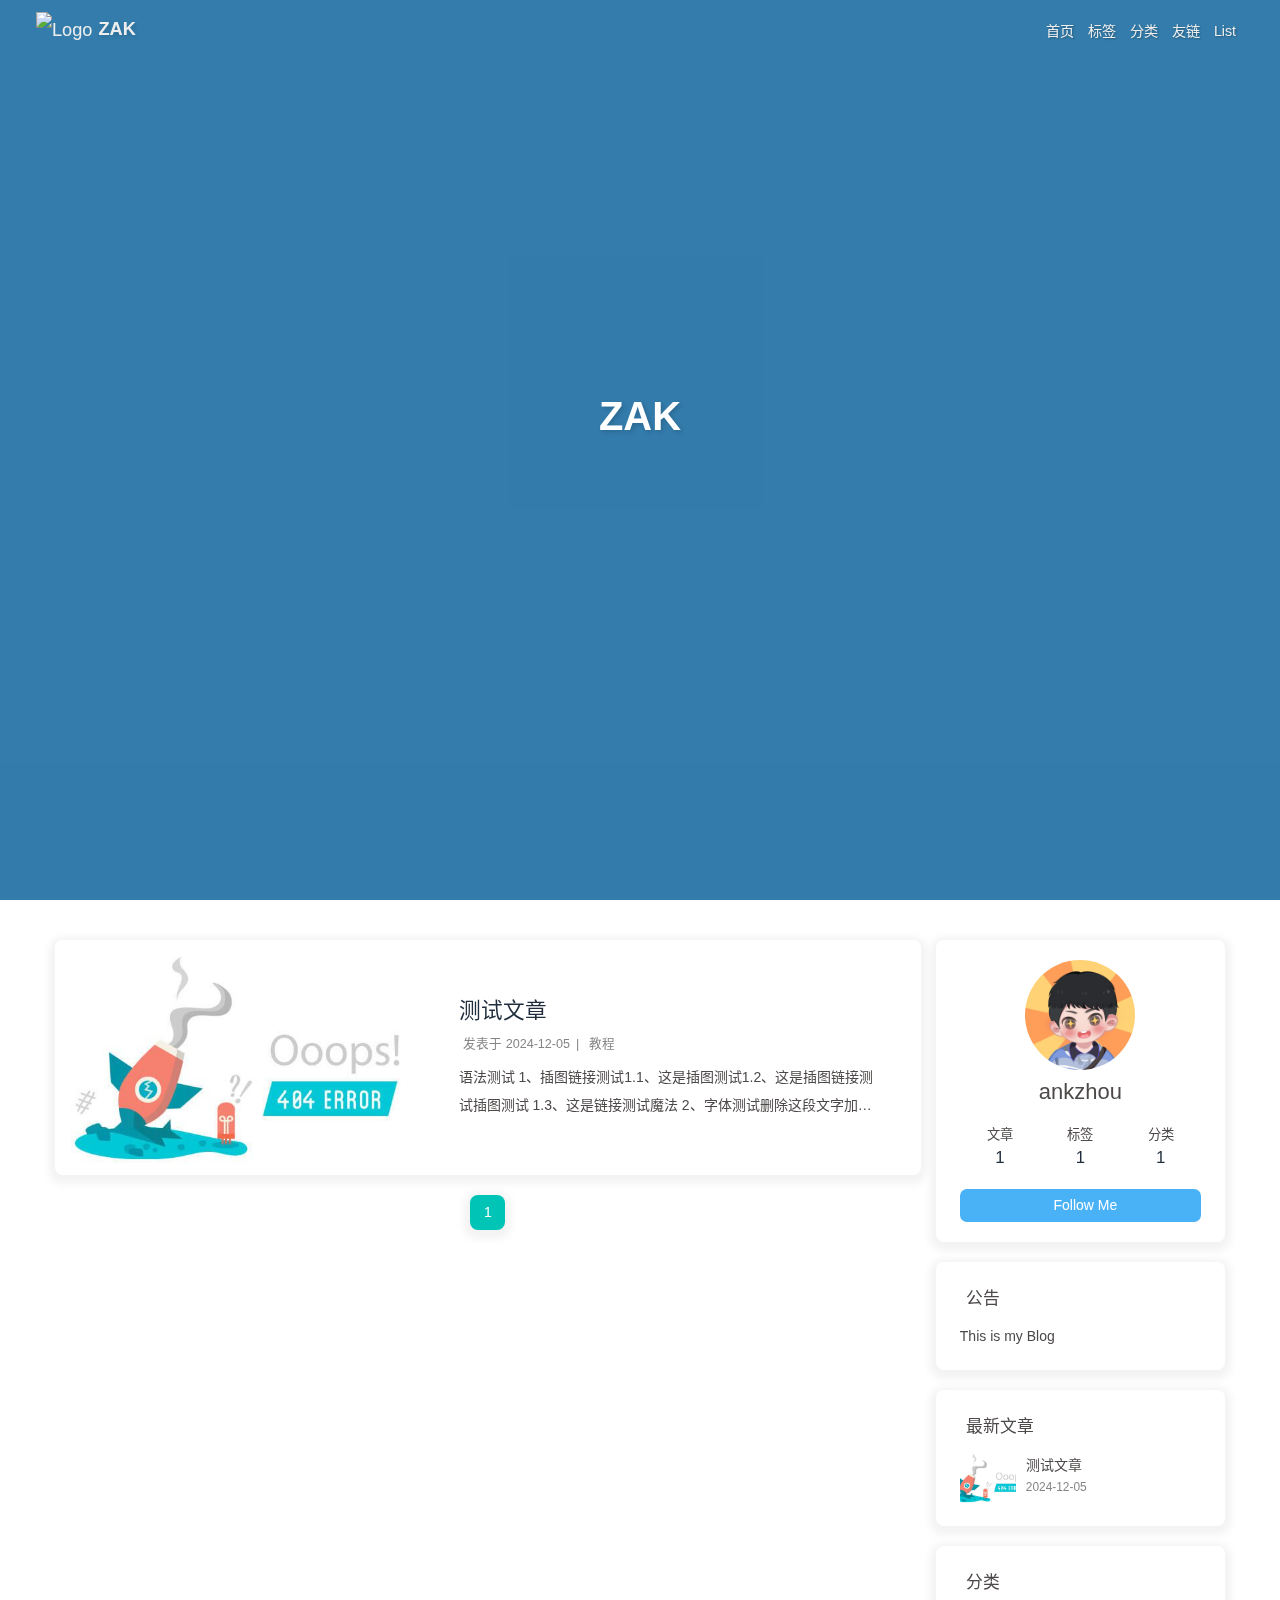
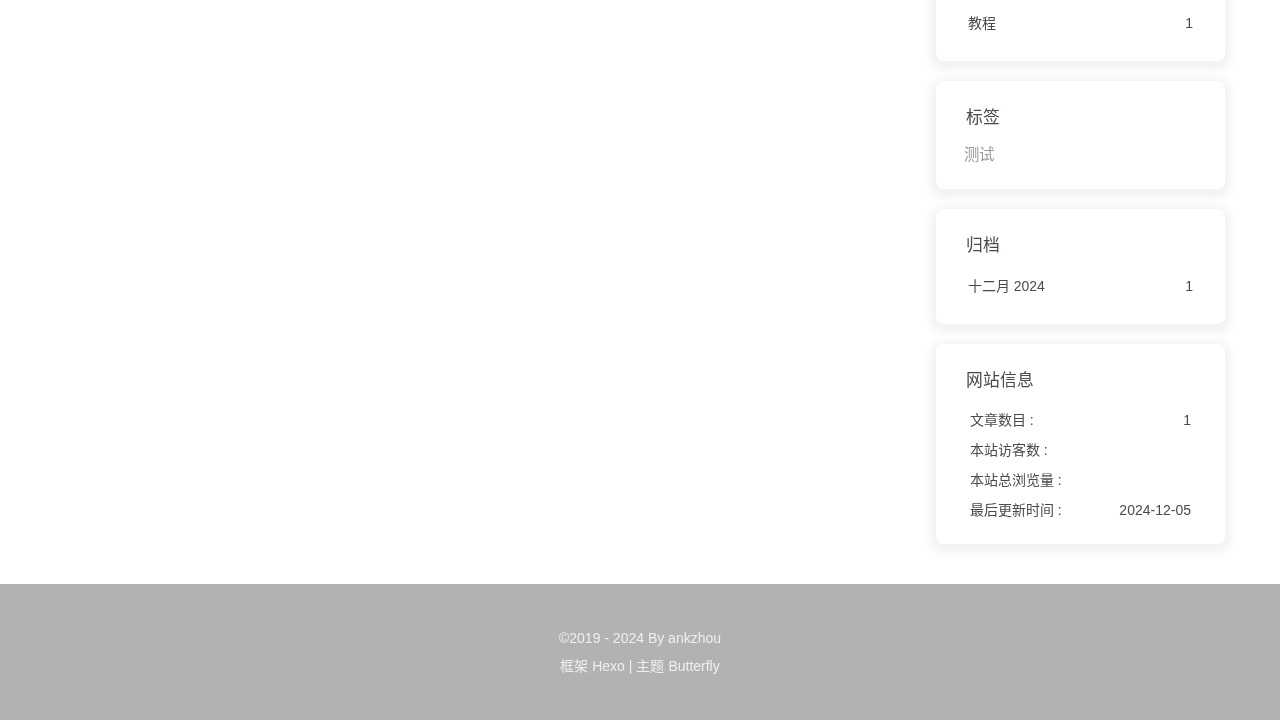
==== index.html @ e785453b "Site updated: 2024-12-05 16:52:57" ====
<!DOCTYPE html><html lang="zh-CN" data-theme="light"><head><meta charset="UTF-8"><meta http-equiv="X-UA-Compatible" content="IE=edge"><meta name="viewport" content="width=device-width, initial-scale=1.0,viewport-fit=cover"><title>ZAK</title><meta name="author" content="ankzhou"><meta name="copyright" content="ankzhou"><meta name="format-detection" content="telephone=no"><meta name="theme-color" content="#ffffff"><meta property="og:type" content="website">
<meta property="og:title" content="ZAK">
<meta property="og:url" content="https://zhouankang0.github.io/index.html">
<meta property="og:site_name" content="ZAK">
<meta property="og:locale" content="zh_CN">
<meta property="og:image" content="https://zhouankang0.github.io/img/TX.png">
<meta property="article:author" content="ankzhou">
<meta name="twitter:card" content="summary">
<meta name="twitter:image" content="https://zhouankang0.github.io/img/TX.png"><link rel="shortcut icon" href="/img/favicon.png"><link rel="canonical" href="https://zhouankang0.github.io/index.html"><link rel="preconnect" href="//cdn.jsdelivr.net"/><link rel="preconnect" href="//busuanzi.ibruce.info"/><link rel="stylesheet" href="/css/index.css"><link rel="stylesheet" href="https://cdn.jsdelivr.net/npm/@fortawesome/fontawesome-free/css/all.min.css"><script>
    (() => {
      
    const saveToLocal = {
      set: (key, value, ttl) => {
        if (!ttl) return
        const expiry = Date.now() + ttl * 86400000
        localStorage.setItem(key, JSON.stringify({ value, expiry }))
      },
      get: key => {
        const itemStr = localStorage.getItem(key)
        if (!itemStr) return undefined
        const { value, expiry } = JSON.parse(itemStr)
        if (Date.now() > expiry) {
          localStorage.removeItem(key)
          return undefined
        }
        return value
      }
    }

    window.btf = {
      saveToLocal,
      getScript: (url, attr = {}) => new Promise((resolve, reject) => {
        const script = document.createElement('script')
        script.src = url
        script.async = true
        Object.entries(attr).forEach(([key, val]) => script.setAttribute(key, val))
        script.onload = script.onreadystatechange = () => {
          if (!script.readyState || /loaded|complete/.test(script.readyState)) resolve()
        }
        script.onerror = reject
        document.head.appendChild(script)
      }),
      getCSS: (url, id) => new Promise((resolve, reject) => {
        const link = document.createElement('link')
        link.rel = 'stylesheet'
        link.href = url
        if (id) link.id = id
        link.onload = link.onreadystatechange = () => {
          if (!link.readyState || /loaded|complete/.test(link.readyState)) resolve()
        }
        link.onerror = reject
        document.head.appendChild(link)
      }),
      addGlobalFn: (key, fn, name = false, parent = window) => {
        if (!false && key.startsWith('pjax')) return
        const globalFn = parent.globalFn || {}
        globalFn[key] = globalFn[key] || {}
        globalFn[key][name || Object.keys(globalFn[key]).length] = fn
        parent.globalFn = globalFn
      }
    }
  
      
      const activateDarkMode = () => {
        document.documentElement.setAttribute('data-theme', 'dark')
        if (document.querySelector('meta[name="theme-color"]') !== null) {
          document.querySelector('meta[name="theme-color"]').setAttribute('content', '#0d0d0d')
        }
      }
      const activateLightMode = () => {
        document.documentElement.setAttribute('data-theme', 'light')
        if (document.querySelector('meta[name="theme-color"]') !== null) {
          document.querySelector('meta[name="theme-color"]').setAttribute('content', '#ffffff')
        }
      }

      btf.activateDarkMode = activateDarkMode
      btf.activateLightMode = activateLightMode

      const theme = saveToLocal.get('theme')
    
          theme === 'dark' ? activateDarkMode() : theme === 'light' ? activateLightMode() : null
        
      
      const asideStatus = saveToLocal.get('aside-status')
      if (asideStatus !== undefined) {
        document.documentElement.classList.toggle('hide-aside', asideStatus === 'hide')
      }
    
      
    const detectApple = () => {
      if (/iPad|iPhone|iPod|Macintosh/.test(navigator.userAgent)) {
        document.documentElement.classList.add('apple')
      }
    }
    detectApple()
  
    })()
  </script><script>const GLOBAL_CONFIG = {
  root: '/',
  algolia: undefined,
  localSearch: undefined,
  translate: undefined,
  highlight: {"plugin":"highlight.js","highlightCopy":true,"highlightLang":true,"highlightHeightLimit":false,"highlightFullpage":false,"highlightMacStyle":false},
  copy: {
    success: '复制成功',
    error: '复制失败',
    noSupport: '浏览器不支持'
  },
  relativeDate: {
    homepage: false,
    post: false
  },
  runtime: '',
  dateSuffix: {
    just: '刚刚',
    min: '分钟前',
    hour: '小时前',
    day: '天前',
    month: '个月前'
  },
  copyright: undefined,
  lightbox: 'null',
  Snackbar: undefined,
  infinitegrid: {
    js: 'https://cdn.jsdelivr.net/npm/@egjs/infinitegrid/dist/infinitegrid.min.js',
    buttonText: '加载更多'
  },
  isPhotoFigcaption: false,
  islazyload: false,
  isAnchor: false,
  percent: {
    toc: true,
    rightside: false,
  },
  autoDarkmode: false
}</script><script id="config-diff">var GLOBAL_CONFIG_SITE = {
  title: 'ZAK',
  isPost: false,
  isHome: true,
  isHighlightShrink: false,
  isToc: false,
  isShuoshuo: false
}</script><meta name="generator" content="Hexo 7.3.0"></head><body><div id="web_bg" style="background-image: url(https://pic.imgdb.cn/item/67503348d0e0a243d4dd66bd.png);"></div><div id="sidebar"><div id="menu-mask"></div><div id="sidebar-menus"><div class="avatar-img text-center"><img src="/img/TX.png" onerror="onerror=null;src='/img/friend_404.gif'" alt="avatar"/></div><div class="site-data text-center"><a href="/archives/"><div class="headline">文章</div><div class="length-num">1</div></a><a href="/tags/"><div class="headline">标签</div><div class="length-num">1</div></a><a href="/categories/"><div class="headline">分类</div><div class="length-num">1</div></a></div><div class="menus_items"><div class="menus_item"><a class="site-page" href="/"><i class="fa-fw fas fa-home"></i><span> 首页</span></a></div><div class="menus_item"><a class="site-page" href="/tags/"><i class="fa-fw fas fa-tags"></i><span> 标签</span></a></div><div class="menus_item"><a class="site-page" href="/categories/"><i class="fa-fw fas fa-folder-open"></i><span> 分类</span></a></div><div class="menus_item"><a class="site-page" href="/link/"><i class="fa-fw fas fa-link"></i><span> 友链</span></a></div><div class="menus_item"><span class="site-page group"><i class="fa-fw fas fa-list"></i><span> List</span><i class="fas fa-chevron-down"></i></span><ul class="menus_item_child"><li><a class="site-page child" href="/music/"><i class="fa-fw fas fa-music"></i><span> Music</span></a></li><li><a class="site-page child" href="/movies/"><i class="fa-fw fas fa-video"></i><span> Movie</span></a></li></ul></div></div></div></div><div class="page" id="body-wrap"><header class="full_page" id="page-header" style="background-image: url(https://pic.imgdb.cn/item/67503348d0e0a243d4dd66bd.png);"><nav id="nav"><span id="blog-info"><a class="nav-site-title" href="/"><img class="site-icon" src="https://pic.imgdb.cn/item/675033a9d0e0a243d4dd6752.png" alt="Logo"><span class="site-name">ZAK</span></a></span><div id="menus"><div class="menus_items"><div class="menus_item"><a class="site-page" href="/"><i class="fa-fw fas fa-home"></i><span> 首页</span></a></div><div class="menus_item"><a class="site-page" href="/tags/"><i class="fa-fw fas fa-tags"></i><span> 标签</span></a></div><div class="menus_item"><a class="site-page" href="/categories/"><i class="fa-fw fas fa-folder-open"></i><span> 分类</span></a></div><div class="menus_item"><a class="site-page" href="/link/"><i class="fa-fw fas fa-link"></i><span> 友链</span></a></div><div class="menus_item"><span class="site-page group"><i class="fa-fw fas fa-list"></i><span> List</span><i class="fas fa-chevron-down"></i></span><ul class="menus_item_child"><li><a class="site-page child" href="/music/"><i class="fa-fw fas fa-music"></i><span> Music</span></a></li><li><a class="site-page child" href="/movies/"><i class="fa-fw fas fa-video"></i><span> Movie</span></a></li></ul></div></div><div id="toggle-menu"><span class="site-page"><i class="fas fa-bars fa-fw"></i></span></div></div></nav><div id="site-info"><h1 id="site-title">ZAK</h1></div><div id="scroll-down"><i class="fas fa-angle-down scroll-down-effects"></i></div></header><main class="layout" id="content-inner"><div class="recent-posts nc" id="recent-posts"><div class="recent-post-items"><div class="recent-post-item"><div class="post_cover left"><a href="/2024/12/05/%E6%B5%8B%E8%AF%95%E6%96%87%E7%AB%A0/" title="测试文章"><img class="post-bg" src="https://pic.imgdb.cn/item/675033a9d0e0a243d4dd6752.png" onerror="this.onerror=null;this.src='/img/404.jpg'" alt="测试文章"></a></div><div class="recent-post-info"><a class="article-title" href="/2024/12/05/%E6%B5%8B%E8%AF%95%E6%96%87%E7%AB%A0/" title="测试文章">测试文章</a><div class="article-meta-wrap"><span class="post-meta-date"><i class="far fa-calendar-alt"></i><span class="article-meta-label">发表于</span><time datetime="2024-12-05T07:18:43.376Z" title="发表于 2024-12-05 15:18:43">2024-12-05</time></span><span class="article-meta"><span class="article-meta-separator">|</span><i class="fas fa-inbox"></i><a class="article-meta__categories" href="/categories/%E6%95%99%E7%A8%8B/">教程</a></span></div><div class="content">语法测试 1、插图链接测试1.1、这是插图测试1.2、这是插图链接测试插图测试     1.3、这是链接测试魔法 2、字体测试删除这段文字加粗这段文字倾斜这段文字加粗倾斜 3、段落测试3.1、定义 ###测试文字   测试文字   测试文字       3.2、列表 一 二 三  3.3、表格   1 2 3 4 5 6    1 2 3 4 5 6   </div></div></div></div><nav id="pagination"><div class="pagination"><span class="page-number current">1</span></div></nav></div><div class="aside-content" id="aside-content"><div class="card-widget card-info text-center"><div class="avatar-img"><img src="/img/TX.png" onerror="this.onerror=null;this.src='/img/friend_404.gif'" alt="avatar"/></div><div class="author-info-name">ankzhou</div><div class="author-info-description"></div><div class="site-data"><a href="/archives/"><div class="headline">文章</div><div class="length-num">1</div></a><a href="/tags/"><div class="headline">标签</div><div class="length-num">1</div></a><a href="/categories/"><div class="headline">分类</div><div class="length-num">1</div></a></div><a id="card-info-btn" target="_blank" rel="noopener" href="https://github.com/xxxxxx"><i class="fab fa-github"></i><span>Follow Me</span></a></div><div class="card-widget card-announcement"><div class="item-headline"><i class="fas fa-bullhorn fa-shake"></i><span>公告</span></div><div class="announcement_content">This is my Blog</div></div><div class="sticky_layout"><div class="card-widget card-recent-post"><div class="item-headline"><i class="fas fa-history"></i><span>最新文章</span></div><div class="aside-list"><div class="aside-list-item"><a class="thumbnail" href="/2024/12/05/%E6%B5%8B%E8%AF%95%E6%96%87%E7%AB%A0/" title="测试文章"><img src="https://pic.imgdb.cn/item/675033a9d0e0a243d4dd6752.png" onerror="this.onerror=null;this.src='/img/404.jpg'" alt="测试文章"/></a><div class="content"><a class="title" href="/2024/12/05/%E6%B5%8B%E8%AF%95%E6%96%87%E7%AB%A0/" title="测试文章">测试文章</a><time datetime="2024-12-05T07:18:43.376Z" title="发表于 2024-12-05 15:18:43">2024-12-05</time></div></div></div></div><div class="card-widget card-categories"><div class="item-headline">
            <i class="fas fa-folder-open"></i>
            <span>分类</span>
            
          </div>
          <ul class="card-category-list" id="aside-cat-list">
            <li class="card-category-list-item "><a class="card-category-list-link" href="/categories/%E6%95%99%E7%A8%8B/"><span class="card-category-list-name">教程</span><span class="card-category-list-count">1</span></a></li>
          </ul></div><div class="card-widget card-tags"><div class="item-headline"><i class="fas fa-tags"></i><span>标签</span></div><div class="card-tag-cloud"><a href="/tags/%E6%B5%8B%E8%AF%95/" style="font-size: 1.1em; color: #999">测试</a></div></div><div class="card-widget card-archives">
    <div class="item-headline">
      <i class="fas fa-archive"></i>
      <span>归档</span>
      
    </div>
    <ul class="card-archive-list">
  
      <li class="card-archive-list-item">
        <a class="card-archive-list-link" href="/archives/2024/12/">
          <span class="card-archive-list-date">十二月 2024</span>
          <span class="card-archive-list-count">1</span>
        </a>
      </li>
    </ul></div><div class="card-widget card-webinfo"><div class="item-headline"><i class="fas fa-chart-line"></i><span>网站信息</span></div><div class="webinfo"><div class="webinfo-item"><div class="item-name">文章数目 :</div><div class="item-count">1</div></div><div class="webinfo-item"><div class="item-name">本站访客数 :</div><div class="item-count" id="busuanzi_value_site_uv"><i class="fa-solid fa-spinner fa-spin"></i></div></div><div class="webinfo-item"><div class="item-name">本站总浏览量 :</div><div class="item-count" id="busuanzi_value_site_pv"><i class="fa-solid fa-spinner fa-spin"></i></div></div><div class="webinfo-item"><div class="item-name">最后更新时间 :</div><div class="item-count" id="last-push-date" data-lastPushDate="2024-12-05T08:52:55.396Z"><i class="fa-solid fa-spinner fa-spin"></i></div></div></div></div></div></div></main><footer id="footer" style="background: transparent;"><div id="footer-wrap"><div class="copyright">&copy;2019 - 2024 By ankzhou</div><div class="framework-info"><span>框架 </span><a target="_blank" rel="noopener" href="https://hexo.io">Hexo</a><span class="footer-separator">|</span><span>主题 </span><a target="_blank" rel="noopener" href="https://github.com/jerryc127/hexo-theme-butterfly">Butterfly</a></div></div></footer></div><div id="rightside"><div id="rightside-config-hide"><button id="darkmode" type="button" title="日间和夜间模式切换"><i class="fas fa-adjust"></i></button><button id="hide-aside-btn" type="button" title="单栏和双栏切换"><i class="fas fa-arrows-alt-h"></i></button></div><div id="rightside-config-show"><button id="rightside-config" type="button" title="设置"><i class="fas fa-cog fa-spin"></i></button><button id="go-up" type="button" title="回到顶部"><span class="scroll-percent"></span><i class="fas fa-arrow-up"></i></button></div></div><div><script src="/js/utils.js"></script><script src="/js/main.js"></script><div class="js-pjax"></div><script async data-pjax src="//busuanzi.ibruce.info/busuanzi/2.3/busuanzi.pure.mini.js"></script></div></body></html>
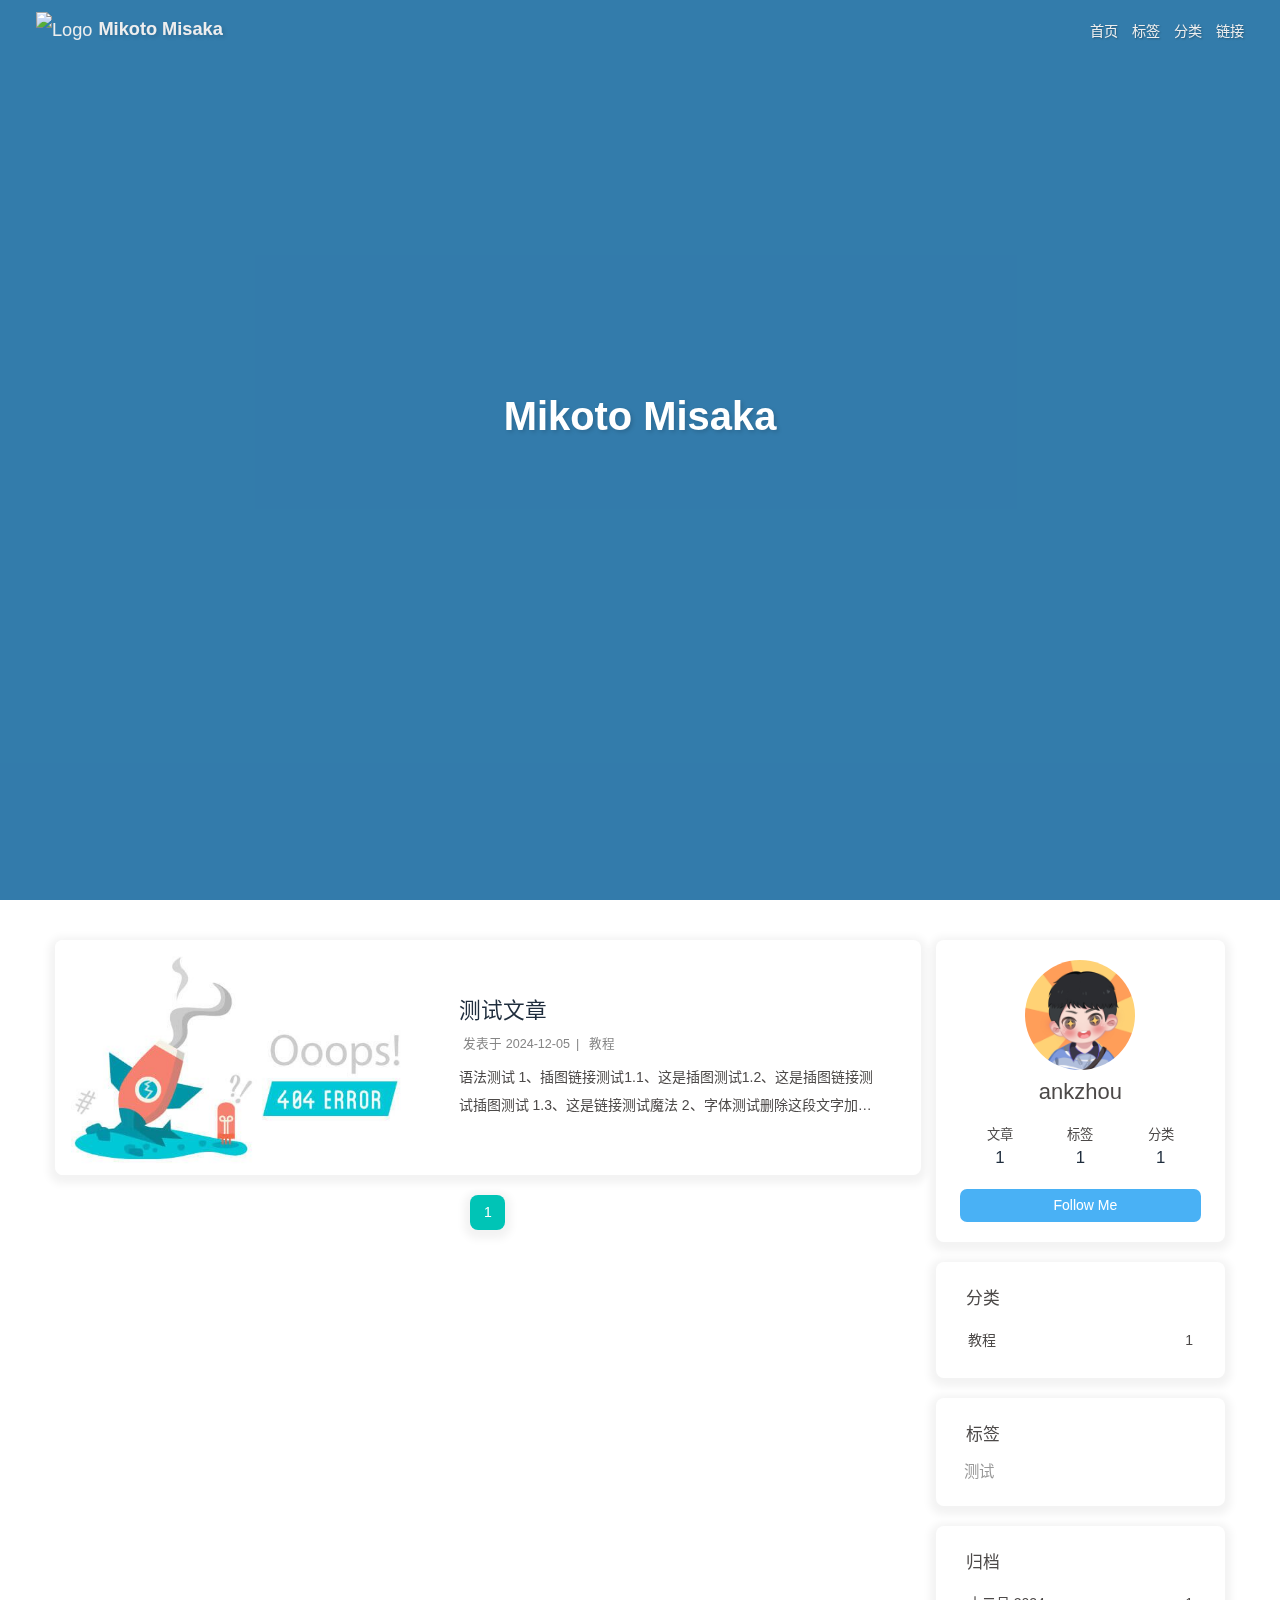
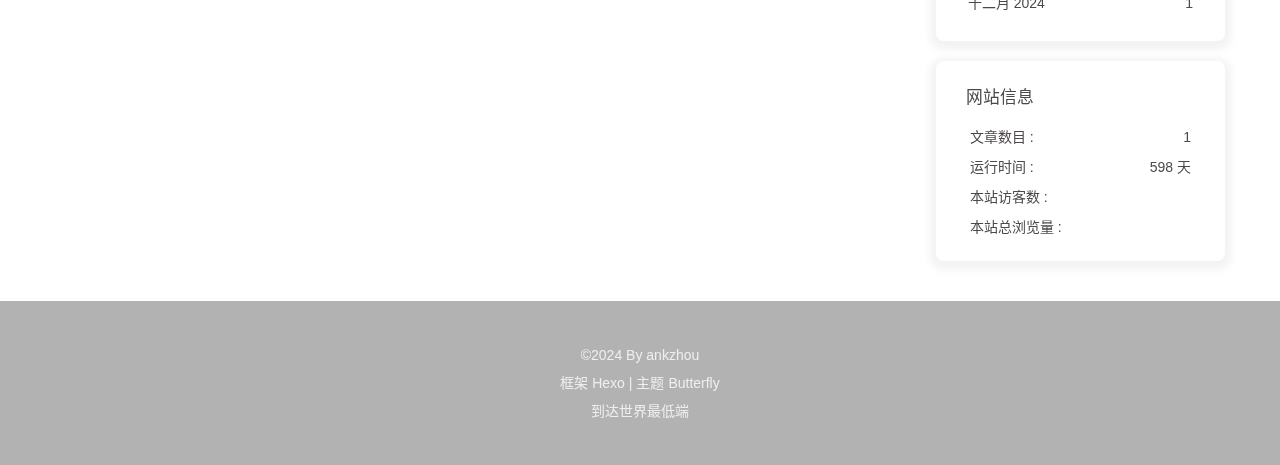
==== commit 22988343: "Site updated: 2024-12-05 18:19:57" ====
--- a/index.html
+++ b/index.html
@@ -1,12 +1,12 @@
-<!DOCTYPE html><html lang="zh-CN" data-theme="light"><head><meta charset="UTF-8"><meta http-equiv="X-UA-Compatible" content="IE=edge"><meta name="viewport" content="width=device-width, initial-scale=1.0,viewport-fit=cover"><title>ZAK</title><meta name="author" content="ankzhou"><meta name="copyright" content="ankzhou"><meta name="format-detection" content="telephone=no"><meta name="theme-color" content="#ffffff"><meta property="og:type" content="website">
-<meta property="og:title" content="ZAK">
-<meta property="og:url" content="https://zhouankang0.github.io/index.html">
-<meta property="og:site_name" content="ZAK">
+<!DOCTYPE html><html lang="zh-CN" data-theme="light"><head><meta charset="UTF-8"><meta http-equiv="X-UA-Compatible" content="IE=edge"><meta name="viewport" content="width=device-width, initial-scale=1.0,viewport-fit=cover"><title>Mikoto Misaka - -zak</title><meta name="author" content="ankzhou"><meta name="copyright" content="ankzhou"><meta name="format-detection" content="telephone=no"><meta name="theme-color" content="#ffffff"><meta property="og:type" content="website">
+<meta property="og:title" content="Mikoto Misaka">
+<meta property="og:url" content="https://zhouankang0.github.io/">
+<meta property="og:site_name" content="Mikoto Misaka">
 <meta property="og:locale" content="zh_CN">
 <meta property="og:image" content="https://zhouankang0.github.io/img/TX.png">
 <meta property="article:author" content="ankzhou">
 <meta name="twitter:card" content="summary">
-<meta name="twitter:image" content="https://zhouankang0.github.io/img/TX.png"><link rel="shortcut icon" href="/img/favicon.png"><link rel="canonical" href="https://zhouankang0.github.io/index.html"><link rel="preconnect" href="//cdn.jsdelivr.net"/><link rel="preconnect" href="//busuanzi.ibruce.info"/><link rel="stylesheet" href="/css/index.css"><link rel="stylesheet" href="https://cdn.jsdelivr.net/npm/@fortawesome/fontawesome-free/css/all.min.css"><script>
+<meta name="twitter:image" content="https://zhouankang0.github.io/img/TX.png"><link rel="shortcut icon" href="/img/favicon.png"><link rel="canonical" href="https://zhouankang0.github.io/"><link rel="preconnect" href="//cdn.jsdelivr.net"/><link rel="preconnect" href="//busuanzi.ibruce.info"/><link rel="stylesheet" href="/css/index.css"><link rel="stylesheet" href="https://cdn.jsdelivr.net/npm/@fortawesome/fontawesome-free/css/all.min.css"><script>
     (() => {
       
     const saveToLocal = {
@@ -111,7 +111,7 @@
     homepage: false,
     post: false
   },
-  runtime: '',
+  runtime: '天',
   dateSuffix: {
     just: '刚刚',
     min: '分钟前',
@@ -135,13 +135,13 @@
   },
   autoDarkmode: false
 }</script><script id="config-diff">var GLOBAL_CONFIG_SITE = {
-  title: 'ZAK',
+  title: 'Mikoto Misaka',
   isPost: false,
   isHome: true,
   isHighlightShrink: false,
   isToc: false,
   isShuoshuo: false
-}</script><meta name="generator" content="Hexo 7.3.0"></head><body><div id="web_bg" style="background-image: url(https://pic.imgdb.cn/item/67503348d0e0a243d4dd66bd.png);"></div><div id="sidebar"><div id="menu-mask"></div><div id="sidebar-menus"><div class="avatar-img text-center"><img src="/img/TX.png" onerror="onerror=null;src='/img/friend_404.gif'" alt="avatar"/></div><div class="site-data text-center"><a href="/archives/"><div class="headline">文章</div><div class="length-num">1</div></a><a href="/tags/"><div class="headline">标签</div><div class="length-num">1</div></a><a href="/categories/"><div class="headline">分类</div><div class="length-num">1</div></a></div><div class="menus_items"><div class="menus_item"><a class="site-page" href="/"><i class="fa-fw fas fa-home"></i><span> 首页</span></a></div><div class="menus_item"><a class="site-page" href="/tags/"><i class="fa-fw fas fa-tags"></i><span> 标签</span></a></div><div class="menus_item"><a class="site-page" href="/categories/"><i class="fa-fw fas fa-folder-open"></i><span> 分类</span></a></div><div class="menus_item"><a class="site-page" href="/link/"><i class="fa-fw fas fa-link"></i><span> 友链</span></a></div><div class="menus_item"><span class="site-page group"><i class="fa-fw fas fa-list"></i><span> List</span><i class="fas fa-chevron-down"></i></span><ul class="menus_item_child"><li><a class="site-page child" href="/music/"><i class="fa-fw fas fa-music"></i><span> Music</span></a></li><li><a class="site-page child" href="/movies/"><i class="fa-fw fas fa-video"></i><span> Movie</span></a></li></ul></div></div></div></div><div class="page" id="body-wrap"><header class="full_page" id="page-header" style="background-image: url(https://pic.imgdb.cn/item/67503348d0e0a243d4dd66bd.png);"><nav id="nav"><span id="blog-info"><a class="nav-site-title" href="/"><img class="site-icon" src="https://pic.imgdb.cn/item/675033a9d0e0a243d4dd6752.png" alt="Logo"><span class="site-name">ZAK</span></a></span><div id="menus"><div class="menus_items"><div class="menus_item"><a class="site-page" href="/"><i class="fa-fw fas fa-home"></i><span> 首页</span></a></div><div class="menus_item"><a class="site-page" href="/tags/"><i class="fa-fw fas fa-tags"></i><span> 标签</span></a></div><div class="menus_item"><a class="site-page" href="/categories/"><i class="fa-fw fas fa-folder-open"></i><span> 分类</span></a></div><div class="menus_item"><a class="site-page" href="/link/"><i class="fa-fw fas fa-link"></i><span> 友链</span></a></div><div class="menus_item"><span class="site-page group"><i class="fa-fw fas fa-list"></i><span> List</span><i class="fas fa-chevron-down"></i></span><ul class="menus_item_child"><li><a class="site-page child" href="/music/"><i class="fa-fw fas fa-music"></i><span> Music</span></a></li><li><a class="site-page child" href="/movies/"><i class="fa-fw fas fa-video"></i><span> Movie</span></a></li></ul></div></div><div id="toggle-menu"><span class="site-page"><i class="fas fa-bars fa-fw"></i></span></div></div></nav><div id="site-info"><h1 id="site-title">ZAK</h1></div><div id="scroll-down"><i class="fas fa-angle-down scroll-down-effects"></i></div></header><main class="layout" id="content-inner"><div class="recent-posts nc" id="recent-posts"><div class="recent-post-items"><div class="recent-post-item"><div class="post_cover left"><a href="/2024/12/05/%E6%B5%8B%E8%AF%95%E6%96%87%E7%AB%A0/" title="测试文章"><img class="post-bg" src="https://pic.imgdb.cn/item/675033a9d0e0a243d4dd6752.png" onerror="this.onerror=null;this.src='/img/404.jpg'" alt="测试文章"></a></div><div class="recent-post-info"><a class="article-title" href="/2024/12/05/%E6%B5%8B%E8%AF%95%E6%96%87%E7%AB%A0/" title="测试文章">测试文章</a><div class="article-meta-wrap"><span class="post-meta-date"><i class="far fa-calendar-alt"></i><span class="article-meta-label">发表于</span><time datetime="2024-12-05T07:18:43.376Z" title="发表于 2024-12-05 15:18:43">2024-12-05</time></span><span class="article-meta"><span class="article-meta-separator">|</span><i class="fas fa-inbox"></i><a class="article-meta__categories" href="/categories/%E6%95%99%E7%A8%8B/">教程</a></span></div><div class="content">语法测试 1、插图链接测试1.1、这是插图测试1.2、这是插图链接测试插图测试     1.3、这是链接测试魔法 2、字体测试删除这段文字加粗这段文字倾斜这段文字加粗倾斜 3、段落测试3.1、定义 ###测试文字   测试文字   测试文字       3.2、列表 一 二 三  3.3、表格   1 2 3 4 5 6    1 2 3 4 5 6   </div></div></div></div><nav id="pagination"><div class="pagination"><span class="page-number current">1</span></div></nav></div><div class="aside-content" id="aside-content"><div class="card-widget card-info text-center"><div class="avatar-img"><img src="/img/TX.png" onerror="this.onerror=null;this.src='/img/friend_404.gif'" alt="avatar"/></div><div class="author-info-name">ankzhou</div><div class="author-info-description"></div><div class="site-data"><a href="/archives/"><div class="headline">文章</div><div class="length-num">1</div></a><a href="/tags/"><div class="headline">标签</div><div class="length-num">1</div></a><a href="/categories/"><div class="headline">分类</div><div class="length-num">1</div></a></div><a id="card-info-btn" target="_blank" rel="noopener" href="https://github.com/xxxxxx"><i class="fab fa-github"></i><span>Follow Me</span></a></div><div class="card-widget card-announcement"><div class="item-headline"><i class="fas fa-bullhorn fa-shake"></i><span>公告</span></div><div class="announcement_content">This is my Blog</div></div><div class="sticky_layout"><div class="card-widget card-recent-post"><div class="item-headline"><i class="fas fa-history"></i><span>最新文章</span></div><div class="aside-list"><div class="aside-list-item"><a class="thumbnail" href="/2024/12/05/%E6%B5%8B%E8%AF%95%E6%96%87%E7%AB%A0/" title="测试文章"><img src="https://pic.imgdb.cn/item/675033a9d0e0a243d4dd6752.png" onerror="this.onerror=null;this.src='/img/404.jpg'" alt="测试文章"/></a><div class="content"><a class="title" href="/2024/12/05/%E6%B5%8B%E8%AF%95%E6%96%87%E7%AB%A0/" title="测试文章">测试文章</a><time datetime="2024-12-05T07:18:43.376Z" title="发表于 2024-12-05 15:18:43">2024-12-05</time></div></div></div></div><div class="card-widget card-categories"><div class="item-headline">
+}</script><meta name="generator" content="Hexo 7.3.0"></head><body><div id="web_bg" style="background-image: url(https://pic.imgdb.cn/item/67503348d0e0a243d4dd66bd.png);"></div><div id="sidebar"><div id="menu-mask"></div><div id="sidebar-menus"><div class="avatar-img text-center"><img src="/img/TX.png" onerror="onerror=null;src='/img/friend_404.gif'" alt="avatar"/></div><div class="site-data text-center"><a href="/archives/"><div class="headline">文章</div><div class="length-num">1</div></a><a href="/tags/"><div class="headline">标签</div><div class="length-num">1</div></a><a href="/categories/"><div class="headline">分类</div><div class="length-num">1</div></a></div><div class="menus_items"><div class="menus_item"><a class="site-page" href="/"><i class="fa-fw fas fa-home"></i><span> 首页</span></a></div><div class="menus_item"><a class="site-page" href="/tags/"><i class="fa-fw fas fa-tags"></i><span> 标签</span></a></div><div class="menus_item"><a class="site-page" href="/categories/"><i class="fa-fw fas fa-folder-open"></i><span> 分类</span></a></div><div class="menus_item"><a class="site-page" href="/link/"><i class="fa-fw fas fa-link"></i><span> 链接</span></a></div></div></div></div><div class="page" id="body-wrap"><header class="full_page" id="page-header" style="background-image: url(https://pic.imgdb.cn/item/67503348d0e0a243d4dd66bd.png);"><nav id="nav"><span id="blog-info"><a class="nav-site-title" href="/"><img class="site-icon" src="https://pic.imgdb.cn/item/675033a9d0e0a243d4dd6752.png" alt="Logo"><span class="site-name">Mikoto Misaka</span></a></span><div id="menus"><div class="menus_items"><div class="menus_item"><a class="site-page" href="/"><i class="fa-fw fas fa-home"></i><span> 首页</span></a></div><div class="menus_item"><a class="site-page" href="/tags/"><i class="fa-fw fas fa-tags"></i><span> 标签</span></a></div><div class="menus_item"><a class="site-page" href="/categories/"><i class="fa-fw fas fa-folder-open"></i><span> 分类</span></a></div><div class="menus_item"><a class="site-page" href="/link/"><i class="fa-fw fas fa-link"></i><span> 链接</span></a></div></div><div id="toggle-menu"><span class="site-page"><i class="fas fa-bars fa-fw"></i></span></div></div></nav><div id="site-info"><h1 id="site-title">Mikoto Misaka</h1></div><div id="scroll-down"><i class="fas fa-angle-down scroll-down-effects"></i></div></header><main class="layout" id="content-inner"><div class="recent-posts nc" id="recent-posts"><div class="recent-post-items"><div class="recent-post-item"><div class="post_cover left"><a href="/2024/12/05/%E6%B5%8B%E8%AF%95%E6%96%87%E7%AB%A0/" title="测试文章"><img class="post-bg" src="https://pic.imgdb.cn/item/675033a9d0e0a243d4dd6752.png" onerror="this.onerror=null;this.src='/img/404.jpg'" alt="测试文章"></a></div><div class="recent-post-info"><a class="article-title" href="/2024/12/05/%E6%B5%8B%E8%AF%95%E6%96%87%E7%AB%A0/" title="测试文章">测试文章</a><div class="article-meta-wrap"><span class="post-meta-date"><i class="far fa-calendar-alt"></i><span class="article-meta-label">发表于</span><time datetime="2024-12-05T07:18:43.376Z" title="发表于 2024-12-05 15:18:43">2024-12-05</time></span><span class="article-meta"><span class="article-meta-separator">|</span><i class="fas fa-inbox"></i><a class="article-meta__categories" href="/categories/%E6%95%99%E7%A8%8B/">教程</a></span></div><div class="content">语法测试 1、插图链接测试1.1、这是插图测试1.2、这是插图链接测试插图测试     1.3、这是链接测试魔法 2、字体测试删除这段文字加粗这段文字倾斜这段文字加粗倾斜 3、段落测试3.1、定义 ###测试文字   测试文字   测试文字       3.2、列表 一 二 三  3.3、表格   1 2 3 4 5 6    1 2 3 4 5 6   </div></div></div></div><nav id="pagination"><div class="pagination"><span class="page-number current">1</span></div></nav></div><div class="aside-content" id="aside-content"><div class="card-widget card-info text-center"><div class="avatar-img"><img src="/img/TX.png" onerror="this.onerror=null;this.src='/img/friend_404.gif'" alt="avatar"/></div><div class="author-info-name">ankzhou</div><div class="author-info-description"></div><div class="site-data"><a href="/archives/"><div class="headline">文章</div><div class="length-num">1</div></a><a href="/tags/"><div class="headline">标签</div><div class="length-num">1</div></a><a href="/categories/"><div class="headline">分类</div><div class="length-num">1</div></a></div><a id="card-info-btn" target="_blank" rel="noopener" href="https://github.com/zhouankang0"><i class="fab fa-github"></i><span>Follow Me</span></a></div><div class="sticky_layout"><div class="card-widget card-categories"><div class="item-headline">
             <i class="fas fa-folder-open"></i>
             <span>分类</span>
             
@@ -162,4 +162,4 @@
           <span class="card-archive-list-count">1</span>
         </a>
       </li>
-    </ul></div><div class="card-widget card-webinfo"><div class="item-headline"><i class="fas fa-chart-line"></i><span>网站信息</span></div><div class="webinfo"><div class="webinfo-item"><div class="item-name">文章数目 :</div><div class="item-count">1</div></div><div class="webinfo-item"><div class="item-name">本站访客数 :</div><div class="item-count" id="busuanzi_value_site_uv"><i class="fa-solid fa-spinner fa-spin"></i></div></div><div class="webinfo-item"><div class="item-name">本站总浏览量 :</div><div class="item-count" id="busuanzi_value_site_pv"><i class="fa-solid fa-spinner fa-spin"></i></div></div><div class="webinfo-item"><div class="item-name">最后更新时间 :</div><div class="item-count" id="last-push-date" data-lastPushDate="2024-12-05T08:52:55.396Z"><i class="fa-solid fa-spinner fa-spin"></i></div></div></div></div></div></div></main><footer id="footer" style="background: transparent;"><div id="footer-wrap"><div class="copyright">&copy;2019 - 2024 By ankzhou</div><div class="framework-info"><span>框架 </span><a target="_blank" rel="noopener" href="https://hexo.io">Hexo</a><span class="footer-separator">|</span><span>主题 </span><a target="_blank" rel="noopener" href="https://github.com/jerryc127/hexo-theme-butterfly">Butterfly</a></div></div></footer></div><div id="rightside"><div id="rightside-config-hide"><button id="darkmode" type="button" title="日间和夜间模式切换"><i class="fas fa-adjust"></i></button><button id="hide-aside-btn" type="button" title="单栏和双栏切换"><i class="fas fa-arrows-alt-h"></i></button></div><div id="rightside-config-show"><button id="rightside-config" type="button" title="设置"><i class="fas fa-cog fa-spin"></i></button><button id="go-up" type="button" title="回到顶部"><span class="scroll-percent"></span><i class="fas fa-arrow-up"></i></button></div></div><div><script src="/js/utils.js"></script><script src="/js/main.js"></script><div class="js-pjax"></div><script async data-pjax src="//busuanzi.ibruce.info/busuanzi/2.3/busuanzi.pure.mini.js"></script></div></body></html>+    </ul></div><div class="card-widget card-webinfo"><div class="item-headline"><i class="fas fa-chart-line"></i><span>网站信息</span></div><div class="webinfo"><div class="webinfo-item"><div class="item-name">文章数目 :</div><div class="item-count">1</div></div><div class="webinfo-item"><div class="item-name">运行时间 :</div><div class="item-count" id="runtimeshow" data-publishDate="2024-12-02T16:00:00.000Z"><i class="fa-solid fa-spinner fa-spin"></i></div></div><div class="webinfo-item"><div class="item-name">本站访客数 :</div><div class="item-count" id="busuanzi_value_site_uv"><i class="fa-solid fa-spinner fa-spin"></i></div></div><div class="webinfo-item"><div class="item-name">本站总浏览量 :</div><div class="item-count" id="busuanzi_value_site_pv"><i class="fa-solid fa-spinner fa-spin"></i></div></div></div></div></div></div></main><footer id="footer" style="background: transparent;"><div id="footer-wrap"><div class="copyright">&copy;2024 By ankzhou</div><div class="framework-info"><span>框架 </span><a target="_blank" rel="noopener" href="https://hexo.io">Hexo</a><span class="footer-separator">|</span><span>主题 </span><a target="_blank" rel="noopener" href="https://github.com/jerryc127/hexo-theme-butterfly">Butterfly</a></div><div class="footer_custom_text">到达世界最低端</div></div></footer></div><div id="rightside"><div id="rightside-config-hide"><button id="darkmode" type="button" title="日间和夜间模式切换"><i class="fas fa-adjust"></i></button><button id="hide-aside-btn" type="button" title="单栏和双栏切换"><i class="fas fa-arrows-alt-h"></i></button></div><div id="rightside-config-show"><button id="rightside-config" type="button" title="设置"><i class="fas fa-cog fa-spin"></i></button><button id="go-up" type="button" title="回到顶部"><span class="scroll-percent"></span><i class="fas fa-arrow-up"></i></button></div></div><div><script src="/js/utils.js"></script><script src="/js/main.js"></script><div class="js-pjax"></div><script async data-pjax src="//busuanzi.ibruce.info/busuanzi/2.3/busuanzi.pure.mini.js"></script></div></body></html>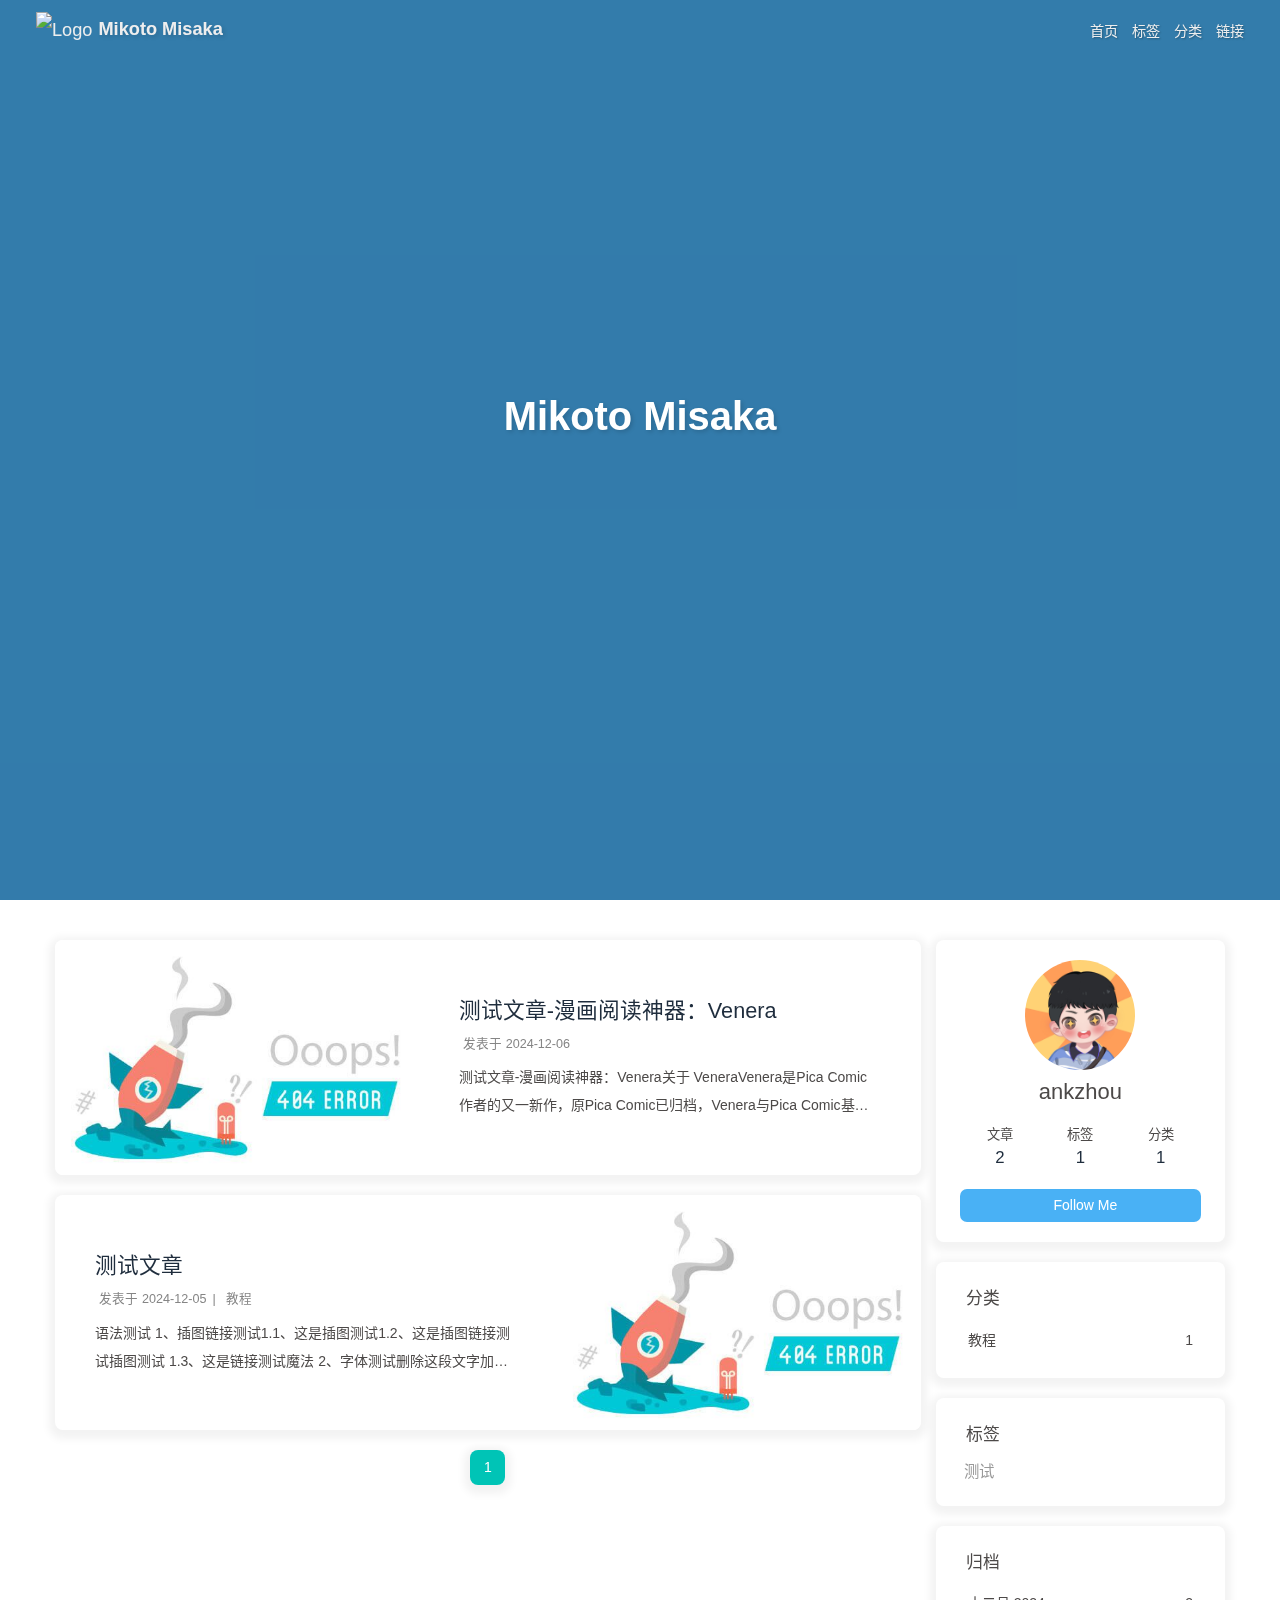
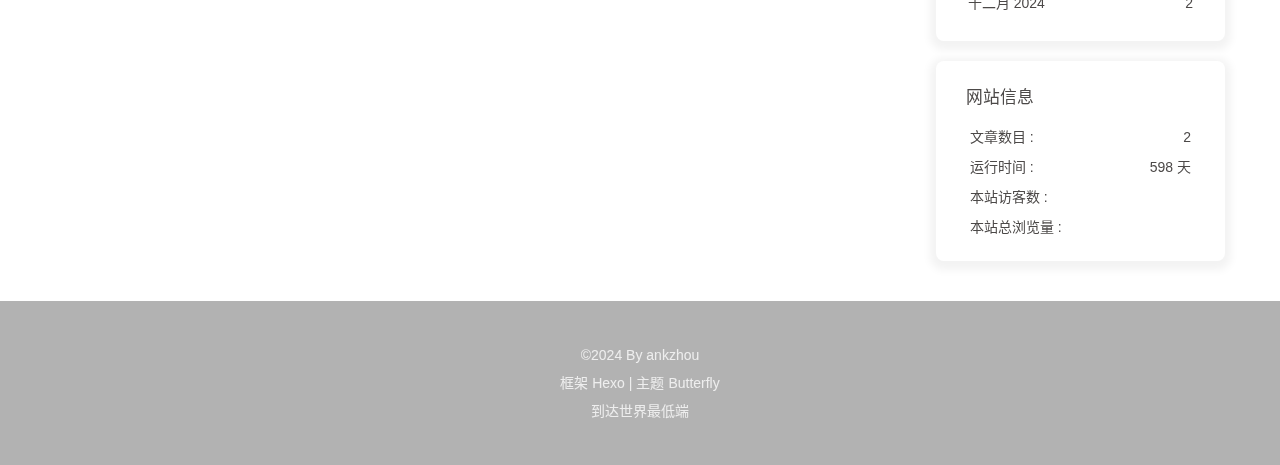
==== commit 4f377b25: "Site updated: 2024-12-06 10:35:53" ====
--- a/index.html
+++ b/index.html
@@ -1,4 +1,4 @@
-<!DOCTYPE html><html lang="zh-CN" data-theme="light"><head><meta charset="UTF-8"><meta http-equiv="X-UA-Compatible" content="IE=edge"><meta name="viewport" content="width=device-width, initial-scale=1.0,viewport-fit=cover"><title>Mikoto Misaka - -zak</title><meta name="author" content="ankzhou"><meta name="copyright" content="ankzhou"><meta name="format-detection" content="telephone=no"><meta name="theme-color" content="#ffffff"><meta property="og:type" content="website">
+<!DOCTYPE html><html lang="zh-CN" data-theme="light"><head><meta charset="UTF-8"><meta http-equiv="X-UA-Compatible" content="IE=edge"><meta name="viewport" content="width=device-width, initial-scale=1.0,viewport-fit=cover"><title>Mikoto Misaka</title><meta name="author" content="ankzhou"><meta name="copyright" content="ankzhou"><meta name="format-detection" content="telephone=no"><meta name="theme-color" content="#ffffff"><meta property="og:type" content="website">
 <meta property="og:title" content="Mikoto Misaka">
 <meta property="og:url" content="https://zhouankang0.github.io/">
 <meta property="og:site_name" content="Mikoto Misaka">
@@ -141,7 +141,7 @@
   isHighlightShrink: false,
   isToc: false,
   isShuoshuo: false
-}</script><meta name="generator" content="Hexo 7.3.0"></head><body><div id="web_bg" style="background-image: url(https://pic.imgdb.cn/item/67503348d0e0a243d4dd66bd.png);"></div><div id="sidebar"><div id="menu-mask"></div><div id="sidebar-menus"><div class="avatar-img text-center"><img src="/img/TX.png" onerror="onerror=null;src='/img/friend_404.gif'" alt="avatar"/></div><div class="site-data text-center"><a href="/archives/"><div class="headline">文章</div><div class="length-num">1</div></a><a href="/tags/"><div class="headline">标签</div><div class="length-num">1</div></a><a href="/categories/"><div class="headline">分类</div><div class="length-num">1</div></a></div><div class="menus_items"><div class="menus_item"><a class="site-page" href="/"><i class="fa-fw fas fa-home"></i><span> 首页</span></a></div><div class="menus_item"><a class="site-page" href="/tags/"><i class="fa-fw fas fa-tags"></i><span> 标签</span></a></div><div class="menus_item"><a class="site-page" href="/categories/"><i class="fa-fw fas fa-folder-open"></i><span> 分类</span></a></div><div class="menus_item"><a class="site-page" href="/link/"><i class="fa-fw fas fa-link"></i><span> 链接</span></a></div></div></div></div><div class="page" id="body-wrap"><header class="full_page" id="page-header" style="background-image: url(https://pic.imgdb.cn/item/67503348d0e0a243d4dd66bd.png);"><nav id="nav"><span id="blog-info"><a class="nav-site-title" href="/"><img class="site-icon" src="https://pic.imgdb.cn/item/675033a9d0e0a243d4dd6752.png" alt="Logo"><span class="site-name">Mikoto Misaka</span></a></span><div id="menus"><div class="menus_items"><div class="menus_item"><a class="site-page" href="/"><i class="fa-fw fas fa-home"></i><span> 首页</span></a></div><div class="menus_item"><a class="site-page" href="/tags/"><i class="fa-fw fas fa-tags"></i><span> 标签</span></a></div><div class="menus_item"><a class="site-page" href="/categories/"><i class="fa-fw fas fa-folder-open"></i><span> 分类</span></a></div><div class="menus_item"><a class="site-page" href="/link/"><i class="fa-fw fas fa-link"></i><span> 链接</span></a></div></div><div id="toggle-menu"><span class="site-page"><i class="fas fa-bars fa-fw"></i></span></div></div></nav><div id="site-info"><h1 id="site-title">Mikoto Misaka</h1></div><div id="scroll-down"><i class="fas fa-angle-down scroll-down-effects"></i></div></header><main class="layout" id="content-inner"><div class="recent-posts nc" id="recent-posts"><div class="recent-post-items"><div class="recent-post-item"><div class="post_cover left"><a href="/2024/12/05/%E6%B5%8B%E8%AF%95%E6%96%87%E7%AB%A0/" title="测试文章"><img class="post-bg" src="https://pic.imgdb.cn/item/675033a9d0e0a243d4dd6752.png" onerror="this.onerror=null;this.src='/img/404.jpg'" alt="测试文章"></a></div><div class="recent-post-info"><a class="article-title" href="/2024/12/05/%E6%B5%8B%E8%AF%95%E6%96%87%E7%AB%A0/" title="测试文章">测试文章</a><div class="article-meta-wrap"><span class="post-meta-date"><i class="far fa-calendar-alt"></i><span class="article-meta-label">发表于</span><time datetime="2024-12-05T07:18:43.376Z" title="发表于 2024-12-05 15:18:43">2024-12-05</time></span><span class="article-meta"><span class="article-meta-separator">|</span><i class="fas fa-inbox"></i><a class="article-meta__categories" href="/categories/%E6%95%99%E7%A8%8B/">教程</a></span></div><div class="content">语法测试 1、插图链接测试1.1、这是插图测试1.2、这是插图链接测试插图测试     1.3、这是链接测试魔法 2、字体测试删除这段文字加粗这段文字倾斜这段文字加粗倾斜 3、段落测试3.1、定义 ###测试文字   测试文字   测试文字       3.2、列表 一 二 三  3.3、表格   1 2 3 4 5 6    1 2 3 4 5 6   </div></div></div></div><nav id="pagination"><div class="pagination"><span class="page-number current">1</span></div></nav></div><div class="aside-content" id="aside-content"><div class="card-widget card-info text-center"><div class="avatar-img"><img src="/img/TX.png" onerror="this.onerror=null;this.src='/img/friend_404.gif'" alt="avatar"/></div><div class="author-info-name">ankzhou</div><div class="author-info-description"></div><div class="site-data"><a href="/archives/"><div class="headline">文章</div><div class="length-num">1</div></a><a href="/tags/"><div class="headline">标签</div><div class="length-num">1</div></a><a href="/categories/"><div class="headline">分类</div><div class="length-num">1</div></a></div><a id="card-info-btn" target="_blank" rel="noopener" href="https://github.com/zhouankang0"><i class="fab fa-github"></i><span>Follow Me</span></a></div><div class="sticky_layout"><div class="card-widget card-categories"><div class="item-headline">
+}</script><meta name="generator" content="Hexo 7.3.0"></head><body><div id="web_bg" style="background-image: url(https://pic.imgdb.cn/item/67503348d0e0a243d4dd66bd.png);"></div><div id="sidebar"><div id="menu-mask"></div><div id="sidebar-menus"><div class="avatar-img text-center"><img src="/img/TX.png" onerror="onerror=null;src='/img/friend_404.gif'" alt="avatar"/></div><div class="site-data text-center"><a href="/archives/"><div class="headline">文章</div><div class="length-num">2</div></a><a href="/tags/"><div class="headline">标签</div><div class="length-num">1</div></a><a href="/categories/"><div class="headline">分类</div><div class="length-num">1</div></a></div><div class="menus_items"><div class="menus_item"><a class="site-page" href="/"><i class="fa-fw fas fa-home"></i><span> 首页</span></a></div><div class="menus_item"><a class="site-page" href="/tags/"><i class="fa-fw fas fa-tags"></i><span> 标签</span></a></div><div class="menus_item"><a class="site-page" href="/categories/"><i class="fa-fw fas fa-folder-open"></i><span> 分类</span></a></div><div class="menus_item"><a class="site-page" href="/link/"><i class="fa-fw fas fa-link"></i><span> 链接</span></a></div></div></div></div><div class="page" id="body-wrap"><header class="full_page" id="page-header" style="background-image: url(https://pic.imgdb.cn/item/67503348d0e0a243d4dd66bd.png);"><nav id="nav"><span id="blog-info"><a class="nav-site-title" href="/"><img class="site-icon" src="https://pic.imgdb.cn/item/675033a9d0e0a243d4dd6752.png" alt="Logo"><span class="site-name">Mikoto Misaka</span></a></span><div id="menus"><div class="menus_items"><div class="menus_item"><a class="site-page" href="/"><i class="fa-fw fas fa-home"></i><span> 首页</span></a></div><div class="menus_item"><a class="site-page" href="/tags/"><i class="fa-fw fas fa-tags"></i><span> 标签</span></a></div><div class="menus_item"><a class="site-page" href="/categories/"><i class="fa-fw fas fa-folder-open"></i><span> 分类</span></a></div><div class="menus_item"><a class="site-page" href="/link/"><i class="fa-fw fas fa-link"></i><span> 链接</span></a></div></div><div id="toggle-menu"><span class="site-page"><i class="fas fa-bars fa-fw"></i></span></div></div></nav><div id="site-info"><h1 id="site-title">Mikoto Misaka</h1><div id="site-subtitle"><span id="subtitle"></span></div></div><div id="scroll-down"><i class="fas fa-angle-down scroll-down-effects"></i></div></header><main class="layout" id="content-inner"><div class="recent-posts nc" id="recent-posts"><div class="recent-post-items"><div class="recent-post-item"><div class="post_cover left"><a href="/2024/12/06/%E5%BC%80%E6%BA%90%E8%BD%AF%E4%BB%B6Venera/" title="测试文章-漫画阅读神器：Venera"><img class="post-bg" src="https://avatars.githubusercontent.com/u/183269562?s=48&amp;v=4" onerror="this.onerror=null;this.src='/img/404.jpg'" alt="测试文章-漫画阅读神器：Venera"></a></div><div class="recent-post-info"><a class="article-title" href="/2024/12/06/%E5%BC%80%E6%BA%90%E8%BD%AF%E4%BB%B6Venera/" title="测试文章-漫画阅读神器：Venera">测试文章-漫画阅读神器：Venera</a><div class="article-meta-wrap"><span class="post-meta-date"><i class="far fa-calendar-alt"></i><span class="article-meta-label">发表于</span><time datetime="2024-12-06T02:16:51.347Z" title="发表于 2024-12-06 10:16:51">2024-12-06</time></span></div><div class="content">测试文章-漫画阅读神器：Venera关于 VeneraVenera是Pica Comic作者的又一新作，原Pica Comic已归档，Venera与Pica Comic基本功能相差无几，增加了漫画源的扩展性。 Venera 的特点 支持本地漫画阅读Venera 支持多种格式的本地漫画文件，用户可以轻松导入个人漫画库。  使用 JavaScript 创建漫画源Venera 的开放性设计允许用户通过 JavaScript 创建自定义漫画源。这意味着您可以将各种在线漫画资源整合到 Venera 中。  管理喜爱的漫画Venera 提供了强大的漫画管理功能，用户可以轻松标记和分类喜爱的漫画，不管是按主题、作者还是来源分类，Venera 都能满足需求。  下载漫画供离线阅读对于喜欢随时随地阅读的用户，Venera 支持将漫画下载到本地设备，无需网络连接也能畅快阅读。   Venera优点 简洁直观的用户界面：Venera 的设计注重用户体验，让每个功能都触手可及。 强大的扩展性：通过自定义漫画源和支持多种格式的能力，Venera...</div></div></div><div class="recent-post-item"><div class="post_cover right"><a href="/2024/12/05/%E6%B5%8B%E8%AF%95%E6%96%87%E7%AB%A0/" title="测试文章"><img class="post-bg" src="https://pic.imgdb.cn/item/675033a9d0e0a243d4dd6752.png" onerror="this.onerror=null;this.src='/img/404.jpg'" alt="测试文章"></a></div><div class="recent-post-info"><a class="article-title" href="/2024/12/05/%E6%B5%8B%E8%AF%95%E6%96%87%E7%AB%A0/" title="测试文章">测试文章</a><div class="article-meta-wrap"><span class="post-meta-date"><i class="far fa-calendar-alt"></i><span class="article-meta-label">发表于</span><time datetime="2024-12-05T07:18:43.376Z" title="发表于 2024-12-05 15:18:43">2024-12-05</time></span><span class="article-meta"><span class="article-meta-separator">|</span><i class="fas fa-inbox"></i><a class="article-meta__categories" href="/categories/%E6%95%99%E7%A8%8B/">教程</a></span></div><div class="content">语法测试 1、插图链接测试1.1、这是插图测试1.2、这是插图链接测试插图测试     1.3、这是链接测试魔法 2、字体测试删除这段文字加粗这段文字倾斜这段文字加粗倾斜 3、段落测试3.1、定义 ###测试文字   测试文字   测试文字       3.2、列表 一 二 三  3.3、表格   1 2 3 4 5 6    1 2 3 4 5 6   </div></div></div></div><nav id="pagination"><div class="pagination"><span class="page-number current">1</span></div></nav></div><div class="aside-content" id="aside-content"><div class="card-widget card-info text-center"><div class="avatar-img"><img src="/img/TX.png" onerror="this.onerror=null;this.src='/img/friend_404.gif'" alt="avatar"/></div><div class="author-info-name">ankzhou</div><div class="author-info-description"></div><div class="site-data"><a href="/archives/"><div class="headline">文章</div><div class="length-num">2</div></a><a href="/tags/"><div class="headline">标签</div><div class="length-num">1</div></a><a href="/categories/"><div class="headline">分类</div><div class="length-num">1</div></a></div><a id="card-info-btn" target="_blank" rel="noopener" href="https://github.com/zhouankang0"><i class="fab fa-github"></i><span>Follow Me</span></a></div><div class="sticky_layout"><div class="card-widget card-categories"><div class="item-headline">
             <i class="fas fa-folder-open"></i>
             <span>分类</span>
             
@@ -159,7 +159,37 @@
       <li class="card-archive-list-item">
         <a class="card-archive-list-link" href="/archives/2024/12/">
           <span class="card-archive-list-date">十二月 2024</span>
-          <span class="card-archive-list-count">1</span>
+          <span class="card-archive-list-count">2</span>
         </a>
       </li>
-    </ul></div><div class="card-widget card-webinfo"><div class="item-headline"><i class="fas fa-chart-line"></i><span>网站信息</span></div><div class="webinfo"><div class="webinfo-item"><div class="item-name">文章数目 :</div><div class="item-count">1</div></div><div class="webinfo-item"><div class="item-name">运行时间 :</div><div class="item-count" id="runtimeshow" data-publishDate="2024-12-02T16:00:00.000Z"><i class="fa-solid fa-spinner fa-spin"></i></div></div><div class="webinfo-item"><div class="item-name">本站访客数 :</div><div class="item-count" id="busuanzi_value_site_uv"><i class="fa-solid fa-spinner fa-spin"></i></div></div><div class="webinfo-item"><div class="item-name">本站总浏览量 :</div><div class="item-count" id="busuanzi_value_site_pv"><i class="fa-solid fa-spinner fa-spin"></i></div></div></div></div></div></div></main><footer id="footer" style="background: transparent;"><div id="footer-wrap"><div class="copyright">&copy;2024 By ankzhou</div><div class="framework-info"><span>框架 </span><a target="_blank" rel="noopener" href="https://hexo.io">Hexo</a><span class="footer-separator">|</span><span>主题 </span><a target="_blank" rel="noopener" href="https://github.com/jerryc127/hexo-theme-butterfly">Butterfly</a></div><div class="footer_custom_text">到达世界最低端</div></div></footer></div><div id="rightside"><div id="rightside-config-hide"><button id="darkmode" type="button" title="日间和夜间模式切换"><i class="fas fa-adjust"></i></button><button id="hide-aside-btn" type="button" title="单栏和双栏切换"><i class="fas fa-arrows-alt-h"></i></button></div><div id="rightside-config-show"><button id="rightside-config" type="button" title="设置"><i class="fas fa-cog fa-spin"></i></button><button id="go-up" type="button" title="回到顶部"><span class="scroll-percent"></span><i class="fas fa-arrow-up"></i></button></div></div><div><script src="/js/utils.js"></script><script src="/js/main.js"></script><div class="js-pjax"></div><script async data-pjax src="//busuanzi.ibruce.info/busuanzi/2.3/busuanzi.pure.mini.js"></script></div></body></html>+    </ul></div><div class="card-widget card-webinfo"><div class="item-headline"><i class="fas fa-chart-line"></i><span>网站信息</span></div><div class="webinfo"><div class="webinfo-item"><div class="item-name">文章数目 :</div><div class="item-count">2</div></div><div class="webinfo-item"><div class="item-name">运行时间 :</div><div class="item-count" id="runtimeshow" data-publishDate="2024-12-02T16:00:00.000Z"><i class="fa-solid fa-spinner fa-spin"></i></div></div><div class="webinfo-item"><div class="item-name">本站访客数 :</div><div class="item-count" id="busuanzi_value_site_uv"><i class="fa-solid fa-spinner fa-spin"></i></div></div><div class="webinfo-item"><div class="item-name">本站总浏览量 :</div><div class="item-count" id="busuanzi_value_site_pv"><i class="fa-solid fa-spinner fa-spin"></i></div></div></div></div></div></div></main><footer id="footer" style="background: transparent;"><div id="footer-wrap"><div class="copyright">&copy;2024 By ankzhou</div><div class="framework-info"><span>框架 </span><a target="_blank" rel="noopener" href="https://hexo.io">Hexo</a><span class="footer-separator">|</span><span>主题 </span><a target="_blank" rel="noopener" href="https://github.com/jerryc127/hexo-theme-butterfly">Butterfly</a></div><div class="footer_custom_text">到达世界最低端</div></div></footer></div><div id="rightside"><div id="rightside-config-hide"><button id="darkmode" type="button" title="日间和夜间模式切换"><i class="fas fa-adjust"></i></button><button id="hide-aside-btn" type="button" title="单栏和双栏切换"><i class="fas fa-arrows-alt-h"></i></button></div><div id="rightside-config-show"><button id="rightside-config" type="button" title="设置"><i class="fas fa-cog fa-spin"></i></button><button id="go-up" type="button" title="回到顶部"><span class="scroll-percent"></span><i class="fas fa-arrow-up"></i></button></div></div><div><script src="/js/utils.js"></script><script src="/js/main.js"></script><div class="js-pjax"><script>window.typedJSFn = {
+  init: str => {
+    window.typed = new Typed('#subtitle', Object.assign({
+      strings: str,
+      startDelay: 300,
+      typeSpeed: 150,
+      loop: true,
+      backSpeed: 50,
+    }, null))
+  },
+  run: subtitleType => {
+    if (true) {
+      if (typeof Typed === 'function') {
+        subtitleType()
+      } else {
+        btf.getScript('https://cdn.jsdelivr.net/npm/typed.js/dist/typed.umd.min.js').then(subtitleType)
+      }
+    } else {
+      subtitleType()
+    }
+  }
+}
+btf.addGlobalFn('pjaxSendOnce', () => { typed.destroy() }, 'typedDestroy')
+</script><script>function subtitleType () {
+  if (true) {
+    typedJSFn.init(["你指尖跃动的电光，是我此生不变的信仰","唯我超电磁炮永世长存","君指先跃动の光は、私の一生不变の信仰に","唯私の超电永世生き","世界第一电击公主！尽吾辈之能，守护公主之荣！","唯我超电磁炮永世长存","电闪雷鸣吾炮征战天下","磁轨炮学园最强电击使","御园腊月落白雪,坂间风寒已不觉.美景深色夜无眠,琴律幽冷映残月"])
+  } else {
+    document.getElementById("subtitle").textContent = "你指尖跃动的电光，是我此生不变的信仰"
+  }
+}
+typedJSFn.run(subtitleType)</script></div><script async data-pjax src="//busuanzi.ibruce.info/busuanzi/2.3/busuanzi.pure.mini.js"></script></div></body></html>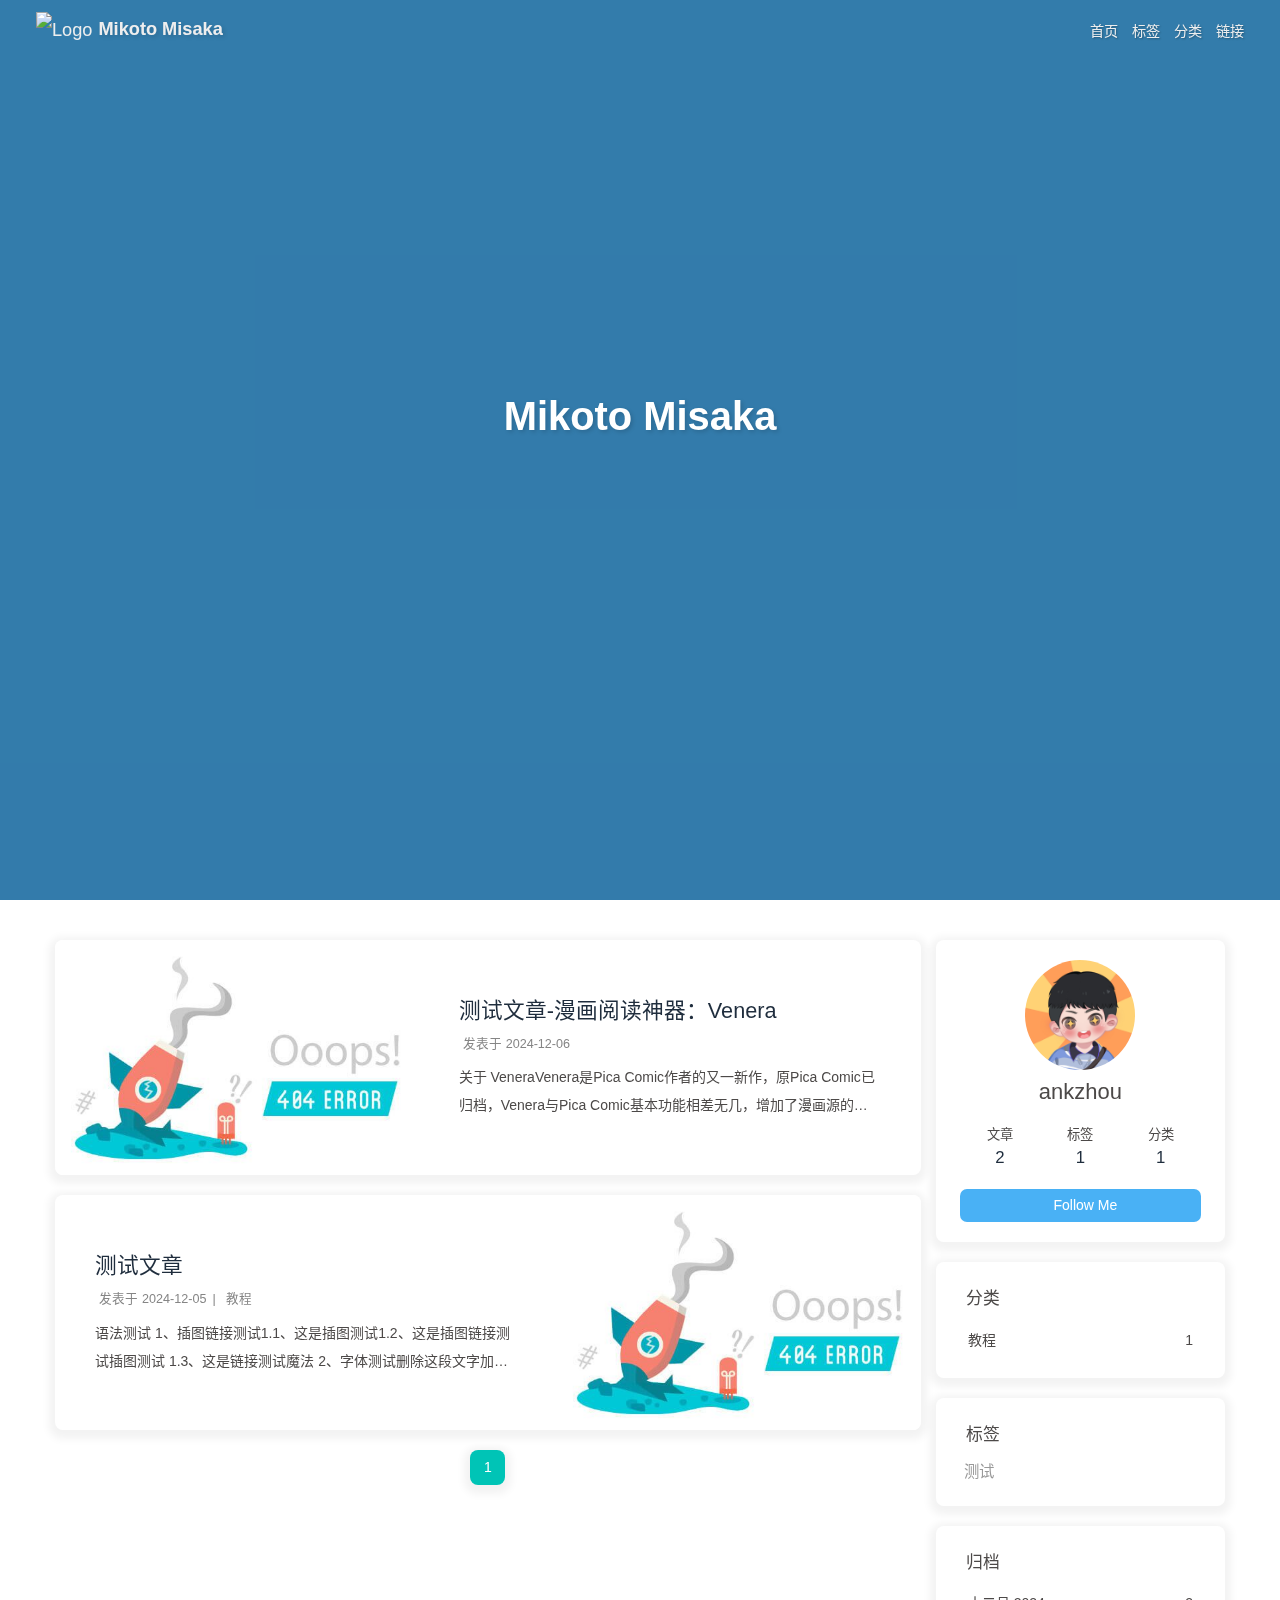
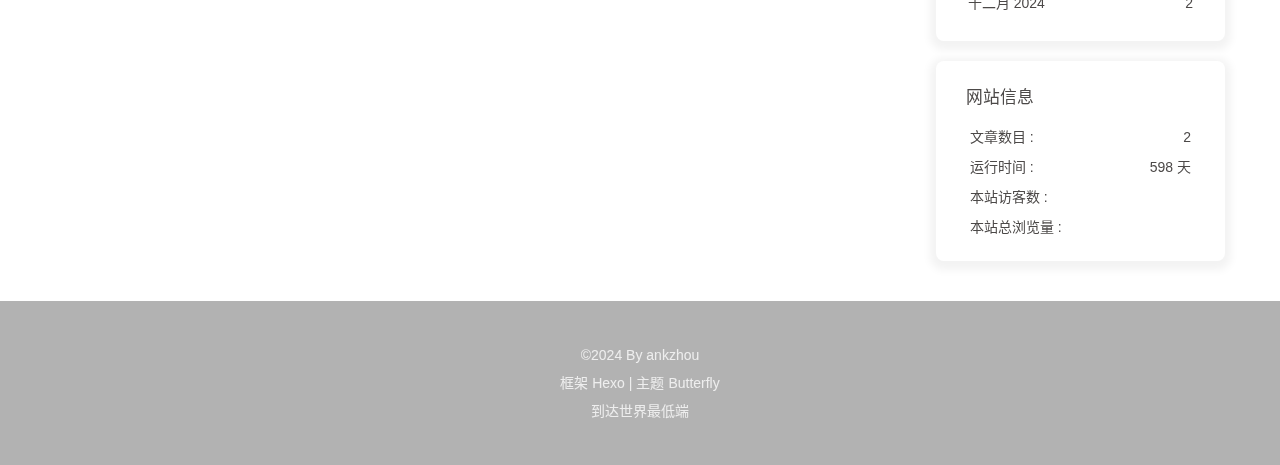
==== commit 7688f0c4: "Site updated: 2024-12-06 10:40:24" ====
--- a/index.html
+++ b/index.html
@@ -141,7 +141,7 @@
   isHighlightShrink: false,
   isToc: false,
   isShuoshuo: false
-}</script><meta name="generator" content="Hexo 7.3.0"></head><body><div id="web_bg" style="background-image: url(https://pic.imgdb.cn/item/67503348d0e0a243d4dd66bd.png);"></div><div id="sidebar"><div id="menu-mask"></div><div id="sidebar-menus"><div class="avatar-img text-center"><img src="/img/TX.png" onerror="onerror=null;src='/img/friend_404.gif'" alt="avatar"/></div><div class="site-data text-center"><a href="/archives/"><div class="headline">文章</div><div class="length-num">2</div></a><a href="/tags/"><div class="headline">标签</div><div class="length-num">1</div></a><a href="/categories/"><div class="headline">分类</div><div class="length-num">1</div></a></div><div class="menus_items"><div class="menus_item"><a class="site-page" href="/"><i class="fa-fw fas fa-home"></i><span> 首页</span></a></div><div class="menus_item"><a class="site-page" href="/tags/"><i class="fa-fw fas fa-tags"></i><span> 标签</span></a></div><div class="menus_item"><a class="site-page" href="/categories/"><i class="fa-fw fas fa-folder-open"></i><span> 分类</span></a></div><div class="menus_item"><a class="site-page" href="/link/"><i class="fa-fw fas fa-link"></i><span> 链接</span></a></div></div></div></div><div class="page" id="body-wrap"><header class="full_page" id="page-header" style="background-image: url(https://pic.imgdb.cn/item/67503348d0e0a243d4dd66bd.png);"><nav id="nav"><span id="blog-info"><a class="nav-site-title" href="/"><img class="site-icon" src="https://pic.imgdb.cn/item/675033a9d0e0a243d4dd6752.png" alt="Logo"><span class="site-name">Mikoto Misaka</span></a></span><div id="menus"><div class="menus_items"><div class="menus_item"><a class="site-page" href="/"><i class="fa-fw fas fa-home"></i><span> 首页</span></a></div><div class="menus_item"><a class="site-page" href="/tags/"><i class="fa-fw fas fa-tags"></i><span> 标签</span></a></div><div class="menus_item"><a class="site-page" href="/categories/"><i class="fa-fw fas fa-folder-open"></i><span> 分类</span></a></div><div class="menus_item"><a class="site-page" href="/link/"><i class="fa-fw fas fa-link"></i><span> 链接</span></a></div></div><div id="toggle-menu"><span class="site-page"><i class="fas fa-bars fa-fw"></i></span></div></div></nav><div id="site-info"><h1 id="site-title">Mikoto Misaka</h1><div id="site-subtitle"><span id="subtitle"></span></div></div><div id="scroll-down"><i class="fas fa-angle-down scroll-down-effects"></i></div></header><main class="layout" id="content-inner"><div class="recent-posts nc" id="recent-posts"><div class="recent-post-items"><div class="recent-post-item"><div class="post_cover left"><a href="/2024/12/06/%E5%BC%80%E6%BA%90%E8%BD%AF%E4%BB%B6Venera/" title="测试文章-漫画阅读神器：Venera"><img class="post-bg" src="https://avatars.githubusercontent.com/u/183269562?s=48&amp;v=4" onerror="this.onerror=null;this.src='/img/404.jpg'" alt="测试文章-漫画阅读神器：Venera"></a></div><div class="recent-post-info"><a class="article-title" href="/2024/12/06/%E5%BC%80%E6%BA%90%E8%BD%AF%E4%BB%B6Venera/" title="测试文章-漫画阅读神器：Venera">测试文章-漫画阅读神器：Venera</a><div class="article-meta-wrap"><span class="post-meta-date"><i class="far fa-calendar-alt"></i><span class="article-meta-label">发表于</span><time datetime="2024-12-06T02:16:51.347Z" title="发表于 2024-12-06 10:16:51">2024-12-06</time></span></div><div class="content">测试文章-漫画阅读神器：Venera关于 VeneraVenera是Pica Comic作者的又一新作，原Pica Comic已归档，Venera与Pica Comic基本功能相差无几，增加了漫画源的扩展性。 Venera 的特点 支持本地漫画阅读Venera 支持多种格式的本地漫画文件，用户可以轻松导入个人漫画库。  使用 JavaScript 创建漫画源Venera 的开放性设计允许用户通过 JavaScript 创建自定义漫画源。这意味着您可以将各种在线漫画资源整合到 Venera 中。  管理喜爱的漫画Venera 提供了强大的漫画管理功能，用户可以轻松标记和分类喜爱的漫画，不管是按主题、作者还是来源分类，Venera 都能满足需求。  下载漫画供离线阅读对于喜欢随时随地阅读的用户，Venera 支持将漫画下载到本地设备，无需网络连接也能畅快阅读。   Venera优点 简洁直观的用户界面：Venera 的设计注重用户体验，让每个功能都触手可及。 强大的扩展性：通过自定义漫画源和支持多种格式的能力，Venera...</div></div></div><div class="recent-post-item"><div class="post_cover right"><a href="/2024/12/05/%E6%B5%8B%E8%AF%95%E6%96%87%E7%AB%A0/" title="测试文章"><img class="post-bg" src="https://pic.imgdb.cn/item/675033a9d0e0a243d4dd6752.png" onerror="this.onerror=null;this.src='/img/404.jpg'" alt="测试文章"></a></div><div class="recent-post-info"><a class="article-title" href="/2024/12/05/%E6%B5%8B%E8%AF%95%E6%96%87%E7%AB%A0/" title="测试文章">测试文章</a><div class="article-meta-wrap"><span class="post-meta-date"><i class="far fa-calendar-alt"></i><span class="article-meta-label">发表于</span><time datetime="2024-12-05T07:18:43.376Z" title="发表于 2024-12-05 15:18:43">2024-12-05</time></span><span class="article-meta"><span class="article-meta-separator">|</span><i class="fas fa-inbox"></i><a class="article-meta__categories" href="/categories/%E6%95%99%E7%A8%8B/">教程</a></span></div><div class="content">语法测试 1、插图链接测试1.1、这是插图测试1.2、这是插图链接测试插图测试     1.3、这是链接测试魔法 2、字体测试删除这段文字加粗这段文字倾斜这段文字加粗倾斜 3、段落测试3.1、定义 ###测试文字   测试文字   测试文字       3.2、列表 一 二 三  3.3、表格   1 2 3 4 5 6    1 2 3 4 5 6   </div></div></div></div><nav id="pagination"><div class="pagination"><span class="page-number current">1</span></div></nav></div><div class="aside-content" id="aside-content"><div class="card-widget card-info text-center"><div class="avatar-img"><img src="/img/TX.png" onerror="this.onerror=null;this.src='/img/friend_404.gif'" alt="avatar"/></div><div class="author-info-name">ankzhou</div><div class="author-info-description"></div><div class="site-data"><a href="/archives/"><div class="headline">文章</div><div class="length-num">2</div></a><a href="/tags/"><div class="headline">标签</div><div class="length-num">1</div></a><a href="/categories/"><div class="headline">分类</div><div class="length-num">1</div></a></div><a id="card-info-btn" target="_blank" rel="noopener" href="https://github.com/zhouankang0"><i class="fab fa-github"></i><span>Follow Me</span></a></div><div class="sticky_layout"><div class="card-widget card-categories"><div class="item-headline">
+}</script><meta name="generator" content="Hexo 7.3.0"></head><body><div id="web_bg" style="background-image: url(https://pic.imgdb.cn/item/67503348d0e0a243d4dd66bd.png);"></div><div id="sidebar"><div id="menu-mask"></div><div id="sidebar-menus"><div class="avatar-img text-center"><img src="/img/TX.png" onerror="onerror=null;src='/img/friend_404.gif'" alt="avatar"/></div><div class="site-data text-center"><a href="/archives/"><div class="headline">文章</div><div class="length-num">2</div></a><a href="/tags/"><div class="headline">标签</div><div class="length-num">1</div></a><a href="/categories/"><div class="headline">分类</div><div class="length-num">1</div></a></div><div class="menus_items"><div class="menus_item"><a class="site-page" href="/"><i class="fa-fw fas fa-home"></i><span> 首页</span></a></div><div class="menus_item"><a class="site-page" href="/tags/"><i class="fa-fw fas fa-tags"></i><span> 标签</span></a></div><div class="menus_item"><a class="site-page" href="/categories/"><i class="fa-fw fas fa-folder-open"></i><span> 分类</span></a></div><div class="menus_item"><a class="site-page" href="/link/"><i class="fa-fw fas fa-link"></i><span> 链接</span></a></div></div></div></div><div class="page" id="body-wrap"><header class="full_page" id="page-header" style="background-image: url(https://pic.imgdb.cn/item/67503348d0e0a243d4dd66bd.png);"><nav id="nav"><span id="blog-info"><a class="nav-site-title" href="/"><img class="site-icon" src="https://pic.imgdb.cn/item/675033a9d0e0a243d4dd6752.png" alt="Logo"><span class="site-name">Mikoto Misaka</span></a></span><div id="menus"><div class="menus_items"><div class="menus_item"><a class="site-page" href="/"><i class="fa-fw fas fa-home"></i><span> 首页</span></a></div><div class="menus_item"><a class="site-page" href="/tags/"><i class="fa-fw fas fa-tags"></i><span> 标签</span></a></div><div class="menus_item"><a class="site-page" href="/categories/"><i class="fa-fw fas fa-folder-open"></i><span> 分类</span></a></div><div class="menus_item"><a class="site-page" href="/link/"><i class="fa-fw fas fa-link"></i><span> 链接</span></a></div></div><div id="toggle-menu"><span class="site-page"><i class="fas fa-bars fa-fw"></i></span></div></div></nav><div id="site-info"><h1 id="site-title">Mikoto Misaka</h1><div id="site-subtitle"><span id="subtitle"></span></div></div><div id="scroll-down"><i class="fas fa-angle-down scroll-down-effects"></i></div></header><main class="layout" id="content-inner"><div class="recent-posts nc" id="recent-posts"><div class="recent-post-items"><div class="recent-post-item"><div class="post_cover left"><a href="/2024/12/06/%E5%BC%80%E6%BA%90%E8%BD%AF%E4%BB%B6Venera/" title="测试文章-漫画阅读神器：Venera"><img class="post-bg" src="https://avatars.githubusercontent.com/u/183269562?s=48&amp;v=4" onerror="this.onerror=null;this.src='/img/404.jpg'" alt="测试文章-漫画阅读神器：Venera"></a></div><div class="recent-post-info"><a class="article-title" href="/2024/12/06/%E5%BC%80%E6%BA%90%E8%BD%AF%E4%BB%B6Venera/" title="测试文章-漫画阅读神器：Venera">测试文章-漫画阅读神器：Venera</a><div class="article-meta-wrap"><span class="post-meta-date"><i class="far fa-calendar-alt"></i><span class="article-meta-label">发表于</span><time datetime="2024-12-06T02:16:51.347Z" title="发表于 2024-12-06 10:16:51">2024-12-06</time></span></div><div class="content">关于 VeneraVenera是Pica Comic作者的又一新作，原Pica Comic已归档，Venera与Pica Comic基本功能相差无几，增加了漫画源的扩展性。  Venera 的特点 支持本地漫画阅读Venera 支持多种格式的本地漫画文件，用户可以轻松导入个人漫画库。  使用 JavaScript 创建漫画源Venera 的开放性设计允许用户通过 JavaScript 创建自定义漫画源。这意味着您可以将各种在线漫画资源整合到 Venera 中。  管理喜爱的漫画Venera 提供了强大的漫画管理功能，用户可以轻松标记和分类喜爱的漫画，不管是按主题、作者还是来源分类，Venera 都能满足需求。  下载漫画供离线阅读对于喜欢随时随地阅读的用户，Venera 支持将漫画下载到本地设备，无需网络连接也能畅快阅读。    Venera优点 简洁直观的用户界面：Venera 的设计注重用户体验，让每个功能都触手可及。 强大的扩展性：通过自定义漫画源和支持多种格式的能力，Venera...</div></div></div><div class="recent-post-item"><div class="post_cover right"><a href="/2024/12/05/%E6%B5%8B%E8%AF%95%E6%96%87%E7%AB%A0/" title="测试文章"><img class="post-bg" src="https://pic.imgdb.cn/item/675033a9d0e0a243d4dd6752.png" onerror="this.onerror=null;this.src='/img/404.jpg'" alt="测试文章"></a></div><div class="recent-post-info"><a class="article-title" href="/2024/12/05/%E6%B5%8B%E8%AF%95%E6%96%87%E7%AB%A0/" title="测试文章">测试文章</a><div class="article-meta-wrap"><span class="post-meta-date"><i class="far fa-calendar-alt"></i><span class="article-meta-label">发表于</span><time datetime="2024-12-05T07:18:43.376Z" title="发表于 2024-12-05 15:18:43">2024-12-05</time></span><span class="article-meta"><span class="article-meta-separator">|</span><i class="fas fa-inbox"></i><a class="article-meta__categories" href="/categories/%E6%95%99%E7%A8%8B/">教程</a></span></div><div class="content">语法测试 1、插图链接测试1.1、这是插图测试1.2、这是插图链接测试插图测试     1.3、这是链接测试魔法 2、字体测试删除这段文字加粗这段文字倾斜这段文字加粗倾斜 3、段落测试3.1、定义 ###测试文字   测试文字   测试文字       3.2、列表 一 二 三  3.3、表格   1 2 3 4 5 6    1 2 3 4 5 6   </div></div></div></div><nav id="pagination"><div class="pagination"><span class="page-number current">1</span></div></nav></div><div class="aside-content" id="aside-content"><div class="card-widget card-info text-center"><div class="avatar-img"><img src="/img/TX.png" onerror="this.onerror=null;this.src='/img/friend_404.gif'" alt="avatar"/></div><div class="author-info-name">ankzhou</div><div class="author-info-description"></div><div class="site-data"><a href="/archives/"><div class="headline">文章</div><div class="length-num">2</div></a><a href="/tags/"><div class="headline">标签</div><div class="length-num">1</div></a><a href="/categories/"><div class="headline">分类</div><div class="length-num">1</div></a></div><a id="card-info-btn" target="_blank" rel="noopener" href="https://github.com/zhouankang0"><i class="fab fa-github"></i><span>Follow Me</span></a></div><div class="sticky_layout"><div class="card-widget card-categories"><div class="item-headline">
             <i class="fas fa-folder-open"></i>
             <span>分类</span>
             
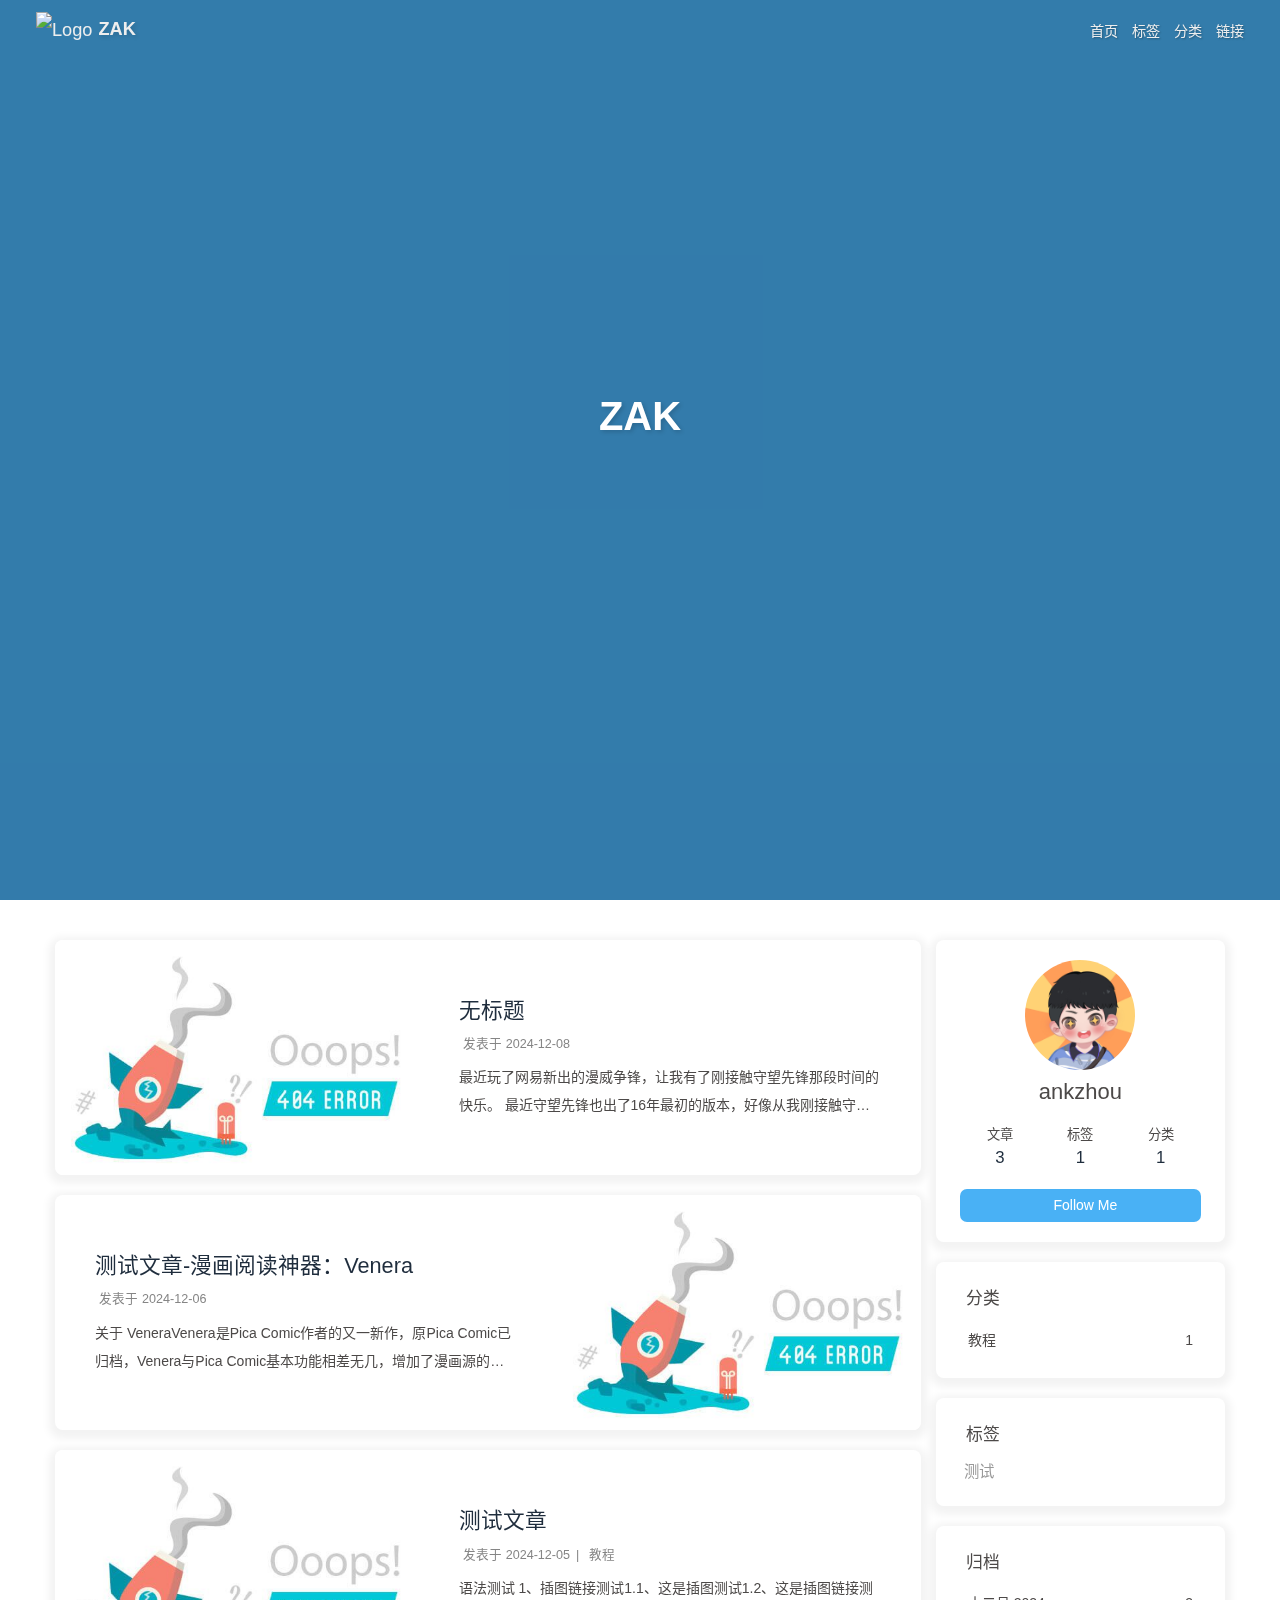
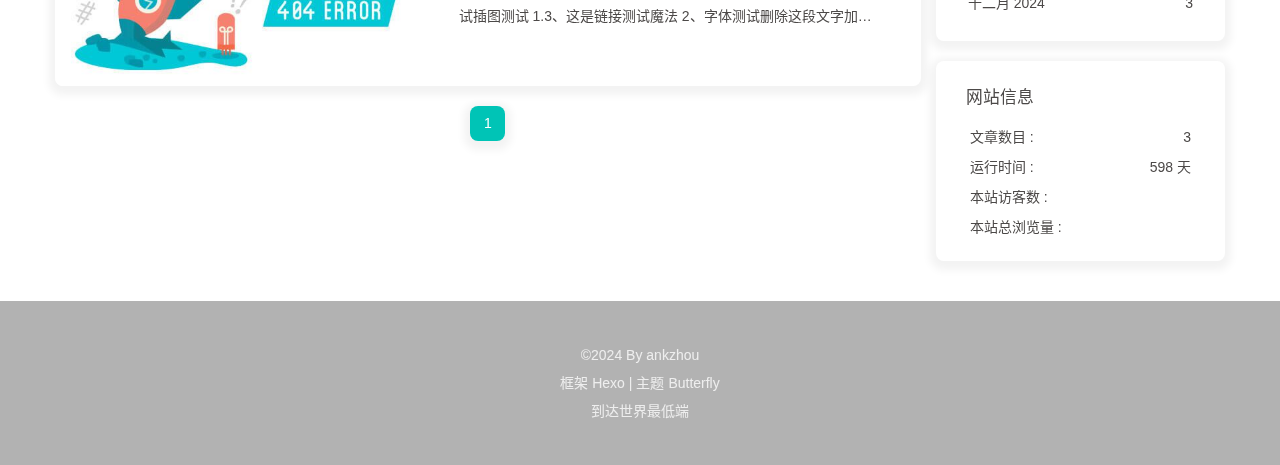
==== commit ba25d58b: "Site updated: 2024-12-08 09:11:40" ====
--- a/index.html
+++ b/index.html
@@ -1,7 +1,7 @@
-<!DOCTYPE html><html lang="zh-CN" data-theme="light"><head><meta charset="UTF-8"><meta http-equiv="X-UA-Compatible" content="IE=edge"><meta name="viewport" content="width=device-width, initial-scale=1.0,viewport-fit=cover"><title>Mikoto Misaka</title><meta name="author" content="ankzhou"><meta name="copyright" content="ankzhou"><meta name="format-detection" content="telephone=no"><meta name="theme-color" content="#ffffff"><meta property="og:type" content="website">
-<meta property="og:title" content="Mikoto Misaka">
+<!DOCTYPE html><html lang="zh-CN" data-theme="light"><head><meta charset="UTF-8"><meta http-equiv="X-UA-Compatible" content="IE=edge"><meta name="viewport" content="width=device-width, initial-scale=1.0,viewport-fit=cover"><title>ZAK</title><meta name="author" content="ankzhou"><meta name="copyright" content="ankzhou"><meta name="format-detection" content="telephone=no"><meta name="theme-color" content="#ffffff"><meta property="og:type" content="website">
+<meta property="og:title" content="ZAK">
 <meta property="og:url" content="https://zhouankang0.github.io/">
-<meta property="og:site_name" content="Mikoto Misaka">
+<meta property="og:site_name" content="ZAK">
 <meta property="og:locale" content="zh_CN">
 <meta property="og:image" content="https://zhouankang0.github.io/img/TX.png">
 <meta property="article:author" content="ankzhou">
@@ -135,13 +135,13 @@
   },
   autoDarkmode: false
 }</script><script id="config-diff">var GLOBAL_CONFIG_SITE = {
-  title: 'Mikoto Misaka',
+  title: 'ZAK',
   isPost: false,
   isHome: true,
   isHighlightShrink: false,
   isToc: false,
   isShuoshuo: false
-}</script><meta name="generator" content="Hexo 7.3.0"></head><body><div id="web_bg" style="background-image: url(https://pic.imgdb.cn/item/67503348d0e0a243d4dd66bd.png);"></div><div id="sidebar"><div id="menu-mask"></div><div id="sidebar-menus"><div class="avatar-img text-center"><img src="/img/TX.png" onerror="onerror=null;src='/img/friend_404.gif'" alt="avatar"/></div><div class="site-data text-center"><a href="/archives/"><div class="headline">文章</div><div class="length-num">2</div></a><a href="/tags/"><div class="headline">标签</div><div class="length-num">1</div></a><a href="/categories/"><div class="headline">分类</div><div class="length-num">1</div></a></div><div class="menus_items"><div class="menus_item"><a class="site-page" href="/"><i class="fa-fw fas fa-home"></i><span> 首页</span></a></div><div class="menus_item"><a class="site-page" href="/tags/"><i class="fa-fw fas fa-tags"></i><span> 标签</span></a></div><div class="menus_item"><a class="site-page" href="/categories/"><i class="fa-fw fas fa-folder-open"></i><span> 分类</span></a></div><div class="menus_item"><a class="site-page" href="/link/"><i class="fa-fw fas fa-link"></i><span> 链接</span></a></div></div></div></div><div class="page" id="body-wrap"><header class="full_page" id="page-header" style="background-image: url(https://pic.imgdb.cn/item/67503348d0e0a243d4dd66bd.png);"><nav id="nav"><span id="blog-info"><a class="nav-site-title" href="/"><img class="site-icon" src="https://pic.imgdb.cn/item/675033a9d0e0a243d4dd6752.png" alt="Logo"><span class="site-name">Mikoto Misaka</span></a></span><div id="menus"><div class="menus_items"><div class="menus_item"><a class="site-page" href="/"><i class="fa-fw fas fa-home"></i><span> 首页</span></a></div><div class="menus_item"><a class="site-page" href="/tags/"><i class="fa-fw fas fa-tags"></i><span> 标签</span></a></div><div class="menus_item"><a class="site-page" href="/categories/"><i class="fa-fw fas fa-folder-open"></i><span> 分类</span></a></div><div class="menus_item"><a class="site-page" href="/link/"><i class="fa-fw fas fa-link"></i><span> 链接</span></a></div></div><div id="toggle-menu"><span class="site-page"><i class="fas fa-bars fa-fw"></i></span></div></div></nav><div id="site-info"><h1 id="site-title">Mikoto Misaka</h1><div id="site-subtitle"><span id="subtitle"></span></div></div><div id="scroll-down"><i class="fas fa-angle-down scroll-down-effects"></i></div></header><main class="layout" id="content-inner"><div class="recent-posts nc" id="recent-posts"><div class="recent-post-items"><div class="recent-post-item"><div class="post_cover left"><a href="/2024/12/06/%E5%BC%80%E6%BA%90%E8%BD%AF%E4%BB%B6Venera/" title="测试文章-漫画阅读神器：Venera"><img class="post-bg" src="https://avatars.githubusercontent.com/u/183269562?s=48&amp;v=4" onerror="this.onerror=null;this.src='/img/404.jpg'" alt="测试文章-漫画阅读神器：Venera"></a></div><div class="recent-post-info"><a class="article-title" href="/2024/12/06/%E5%BC%80%E6%BA%90%E8%BD%AF%E4%BB%B6Venera/" title="测试文章-漫画阅读神器：Venera">测试文章-漫画阅读神器：Venera</a><div class="article-meta-wrap"><span class="post-meta-date"><i class="far fa-calendar-alt"></i><span class="article-meta-label">发表于</span><time datetime="2024-12-06T02:16:51.347Z" title="发表于 2024-12-06 10:16:51">2024-12-06</time></span></div><div class="content">关于 VeneraVenera是Pica Comic作者的又一新作，原Pica Comic已归档，Venera与Pica Comic基本功能相差无几，增加了漫画源的扩展性。  Venera 的特点 支持本地漫画阅读Venera 支持多种格式的本地漫画文件，用户可以轻松导入个人漫画库。  使用 JavaScript 创建漫画源Venera 的开放性设计允许用户通过 JavaScript 创建自定义漫画源。这意味着您可以将各种在线漫画资源整合到 Venera 中。  管理喜爱的漫画Venera 提供了强大的漫画管理功能，用户可以轻松标记和分类喜爱的漫画，不管是按主题、作者还是来源分类，Venera 都能满足需求。  下载漫画供离线阅读对于喜欢随时随地阅读的用户，Venera 支持将漫画下载到本地设备，无需网络连接也能畅快阅读。    Venera优点 简洁直观的用户界面：Venera 的设计注重用户体验，让每个功能都触手可及。 强大的扩展性：通过自定义漫画源和支持多种格式的能力，Venera...</div></div></div><div class="recent-post-item"><div class="post_cover right"><a href="/2024/12/05/%E6%B5%8B%E8%AF%95%E6%96%87%E7%AB%A0/" title="测试文章"><img class="post-bg" src="https://pic.imgdb.cn/item/675033a9d0e0a243d4dd6752.png" onerror="this.onerror=null;this.src='/img/404.jpg'" alt="测试文章"></a></div><div class="recent-post-info"><a class="article-title" href="/2024/12/05/%E6%B5%8B%E8%AF%95%E6%96%87%E7%AB%A0/" title="测试文章">测试文章</a><div class="article-meta-wrap"><span class="post-meta-date"><i class="far fa-calendar-alt"></i><span class="article-meta-label">发表于</span><time datetime="2024-12-05T07:18:43.376Z" title="发表于 2024-12-05 15:18:43">2024-12-05</time></span><span class="article-meta"><span class="article-meta-separator">|</span><i class="fas fa-inbox"></i><a class="article-meta__categories" href="/categories/%E6%95%99%E7%A8%8B/">教程</a></span></div><div class="content">语法测试 1、插图链接测试1.1、这是插图测试1.2、这是插图链接测试插图测试     1.3、这是链接测试魔法 2、字体测试删除这段文字加粗这段文字倾斜这段文字加粗倾斜 3、段落测试3.1、定义 ###测试文字   测试文字   测试文字       3.2、列表 一 二 三  3.3、表格   1 2 3 4 5 6    1 2 3 4 5 6   </div></div></div></div><nav id="pagination"><div class="pagination"><span class="page-number current">1</span></div></nav></div><div class="aside-content" id="aside-content"><div class="card-widget card-info text-center"><div class="avatar-img"><img src="/img/TX.png" onerror="this.onerror=null;this.src='/img/friend_404.gif'" alt="avatar"/></div><div class="author-info-name">ankzhou</div><div class="author-info-description"></div><div class="site-data"><a href="/archives/"><div class="headline">文章</div><div class="length-num">2</div></a><a href="/tags/"><div class="headline">标签</div><div class="length-num">1</div></a><a href="/categories/"><div class="headline">分类</div><div class="length-num">1</div></a></div><a id="card-info-btn" target="_blank" rel="noopener" href="https://github.com/zhouankang0"><i class="fab fa-github"></i><span>Follow Me</span></a></div><div class="sticky_layout"><div class="card-widget card-categories"><div class="item-headline">
+}</script><meta name="generator" content="Hexo 7.3.0"></head><body><div id="web_bg" style="background-image: url(https://pic.imgdb.cn/item/67503348d0e0a243d4dd66bd.png);"></div><div id="sidebar"><div id="menu-mask"></div><div id="sidebar-menus"><div class="avatar-img text-center"><img src="/img/TX.png" onerror="onerror=null;src='/img/friend_404.gif'" alt="avatar"/></div><div class="site-data text-center"><a href="/archives/"><div class="headline">文章</div><div class="length-num">3</div></a><a href="/tags/"><div class="headline">标签</div><div class="length-num">1</div></a><a href="/categories/"><div class="headline">分类</div><div class="length-num">1</div></a></div><div class="menus_items"><div class="menus_item"><a class="site-page" href="/"><i class="fa-fw fas fa-home"></i><span> 首页</span></a></div><div class="menus_item"><a class="site-page" href="/tags/"><i class="fa-fw fas fa-tags"></i><span> 标签</span></a></div><div class="menus_item"><a class="site-page" href="/categories/"><i class="fa-fw fas fa-folder-open"></i><span> 分类</span></a></div><div class="menus_item"><a class="site-page" href="/link/"><i class="fa-fw fas fa-link"></i><span> 链接</span></a></div></div></div></div><div class="page" id="body-wrap"><header class="full_page" id="page-header" style="background-image: url(https://pic.imgdb.cn/item/67503348d0e0a243d4dd66bd.png);"><nav id="nav"><span id="blog-info"><a class="nav-site-title" href="/"><img class="site-icon" src="https://pic.imgdb.cn/item/675033a9d0e0a243d4dd6752.png" alt="Logo"><span class="site-name">ZAK</span></a></span><div id="menus"><div class="menus_items"><div class="menus_item"><a class="site-page" href="/"><i class="fa-fw fas fa-home"></i><span> 首页</span></a></div><div class="menus_item"><a class="site-page" href="/tags/"><i class="fa-fw fas fa-tags"></i><span> 标签</span></a></div><div class="menus_item"><a class="site-page" href="/categories/"><i class="fa-fw fas fa-folder-open"></i><span> 分类</span></a></div><div class="menus_item"><a class="site-page" href="/link/"><i class="fa-fw fas fa-link"></i><span> 链接</span></a></div></div><div id="toggle-menu"><span class="site-page"><i class="fas fa-bars fa-fw"></i></span></div></div></nav><div id="site-info"><h1 id="site-title">ZAK</h1><div id="site-subtitle"><span id="subtitle"></span></div></div><div id="scroll-down"><i class="fas fa-angle-down scroll-down-effects"></i></div></header><main class="layout" id="content-inner"><div class="recent-posts nc" id="recent-posts"><div class="recent-post-items"><div class="recent-post-item"><div class="post_cover left"><a href="/2024/12/08/%E5%9B%9E%E4%B8%8D%E5%8E%BB%E7%9A%84%E5%AE%88%E6%9C%9B%E5%85%88%E9%94%8B/" title="无标题"><img class="post-bg" src="https://baike.baidu.com/item/%E5%AE%88%E6%9C%9B%E5%85%88%E9%94%8B/16025868" onerror="this.onerror=null;this.src='/img/404.jpg'" alt="无标题"></a></div><div class="recent-post-info"><a class="article-title" href="/2024/12/08/%E5%9B%9E%E4%B8%8D%E5%8E%BB%E7%9A%84%E5%AE%88%E6%9C%9B%E5%85%88%E9%94%8B/" title="无标题">无标题</a><div class="article-meta-wrap"><span class="post-meta-date"><i class="far fa-calendar-alt"></i><span class="article-meta-label">发表于</span><time datetime="2024-12-08T01:02:31.920Z" title="发表于 2024-12-08 09:02:31">2024-12-08</time></span></div><div class="content">最近玩了网易新出的漫威争锋，让我有了刚接触守望先锋那段时间的快乐。 最近守望先锋也出了16年最初的版本，好像从我刚接触守望开始，那句“再也回不到16年的那个夏天”就很流行。我一直以为是早期的版本好玩，于是在怀旧服上线时，我也迫不及待的在淘宝上花几块钱买个号，打开了许久未见的守望先锋。 讲实话，这个早期版本和我记忆中的完全不一样，除了6V6模式和地图之外。好多网友也冲着16年版本回归又玩起了守望先锋。不过大概都是和我一样的感觉，太陌生了。因为太过于怀念那段美好的时光，以至于给它添加了滤镜。 我对守望也是有一种莫名的固执，总是从各种小道消息期待着国服回归，期待着模式回归。但是等到真发生的那天，我害怕我也会发现，我怀念的不是那个版本的守望，而是那段时光。好玩的是ow的16年，不是16年的ow。 </div></div></div><div class="recent-post-item"><div class="post_cover right"><a href="/2024/12/06/%E5%BC%80%E6%BA%90%E8%BD%AF%E4%BB%B6Venera/" title="测试文章-漫画阅读神器：Venera"><img class="post-bg" src="https://avatars.githubusercontent.com/u/183269562?s=48&amp;v=4" onerror="this.onerror=null;this.src='/img/404.jpg'" alt="测试文章-漫画阅读神器：Venera"></a></div><div class="recent-post-info"><a class="article-title" href="/2024/12/06/%E5%BC%80%E6%BA%90%E8%BD%AF%E4%BB%B6Venera/" title="测试文章-漫画阅读神器：Venera">测试文章-漫画阅读神器：Venera</a><div class="article-meta-wrap"><span class="post-meta-date"><i class="far fa-calendar-alt"></i><span class="article-meta-label">发表于</span><time datetime="2024-12-06T02:16:51.347Z" title="发表于 2024-12-06 10:16:51">2024-12-06</time></span></div><div class="content">关于 VeneraVenera是Pica Comic作者的又一新作，原Pica Comic已归档，Venera与Pica Comic基本功能相差无几，增加了漫画源的扩展性。  Venera 的特点 支持本地漫画阅读Venera 支持多种格式的本地漫画文件，用户可以轻松导入个人漫画库。  使用 JavaScript 创建漫画源Venera 的开放性设计允许用户通过 JavaScript 创建自定义漫画源。这意味着您可以将各种在线漫画资源整合到 Venera 中。  管理喜爱的漫画Venera 提供了强大的漫画管理功能，用户可以轻松标记和分类喜爱的漫画，不管是按主题、作者还是来源分类，Venera 都能满足需求。  下载漫画供离线阅读对于喜欢随时随地阅读的用户，Venera 支持将漫画下载到本地设备，无需网络连接也能畅快阅读。    Venera优点 简洁直观的用户界面：Venera 的设计注重用户体验，让每个功能都触手可及。 强大的扩展性：通过自定义漫画源和支持多种格式的能力，Venera...</div></div></div><div class="recent-post-item"><div class="post_cover left"><a href="/2024/12/05/%E6%B5%8B%E8%AF%95%E6%96%87%E7%AB%A0/" title="测试文章"><img class="post-bg" src="https://pic.imgdb.cn/item/675033a9d0e0a243d4dd6752.png" onerror="this.onerror=null;this.src='/img/404.jpg'" alt="测试文章"></a></div><div class="recent-post-info"><a class="article-title" href="/2024/12/05/%E6%B5%8B%E8%AF%95%E6%96%87%E7%AB%A0/" title="测试文章">测试文章</a><div class="article-meta-wrap"><span class="post-meta-date"><i class="far fa-calendar-alt"></i><span class="article-meta-label">发表于</span><time datetime="2024-12-05T07:18:43.376Z" title="发表于 2024-12-05 15:18:43">2024-12-05</time></span><span class="article-meta"><span class="article-meta-separator">|</span><i class="fas fa-inbox"></i><a class="article-meta__categories" href="/categories/%E6%95%99%E7%A8%8B/">教程</a></span></div><div class="content">语法测试 1、插图链接测试1.1、这是插图测试1.2、这是插图链接测试插图测试     1.3、这是链接测试魔法 2、字体测试删除这段文字加粗这段文字倾斜这段文字加粗倾斜 3、段落测试3.1、定义 ###测试文字   测试文字   测试文字       3.2、列表 一 二 三  3.3、表格   1 2 3 4 5 6    1 2 3 4 5 6   </div></div></div></div><nav id="pagination"><div class="pagination"><span class="page-number current">1</span></div></nav></div><div class="aside-content" id="aside-content"><div class="card-widget card-info text-center"><div class="avatar-img"><img src="/img/TX.png" onerror="this.onerror=null;this.src='/img/friend_404.gif'" alt="avatar"/></div><div class="author-info-name">ankzhou</div><div class="author-info-description"></div><div class="site-data"><a href="/archives/"><div class="headline">文章</div><div class="length-num">3</div></a><a href="/tags/"><div class="headline">标签</div><div class="length-num">1</div></a><a href="/categories/"><div class="headline">分类</div><div class="length-num">1</div></a></div><a id="card-info-btn" target="_blank" rel="noopener" href="https://github.com/zhouankang0"><i class="fab fa-github"></i><span>Follow Me</span></a></div><div class="sticky_layout"><div class="card-widget card-categories"><div class="item-headline">
             <i class="fas fa-folder-open"></i>
             <span>分类</span>
             
@@ -159,10 +159,10 @@
       <li class="card-archive-list-item">
         <a class="card-archive-list-link" href="/archives/2024/12/">
           <span class="card-archive-list-date">十二月 2024</span>
-          <span class="card-archive-list-count">2</span>
+          <span class="card-archive-list-count">3</span>
         </a>
       </li>
-    </ul></div><div class="card-widget card-webinfo"><div class="item-headline"><i class="fas fa-chart-line"></i><span>网站信息</span></div><div class="webinfo"><div class="webinfo-item"><div class="item-name">文章数目 :</div><div class="item-count">2</div></div><div class="webinfo-item"><div class="item-name">运行时间 :</div><div class="item-count" id="runtimeshow" data-publishDate="2024-12-02T16:00:00.000Z"><i class="fa-solid fa-spinner fa-spin"></i></div></div><div class="webinfo-item"><div class="item-name">本站访客数 :</div><div class="item-count" id="busuanzi_value_site_uv"><i class="fa-solid fa-spinner fa-spin"></i></div></div><div class="webinfo-item"><div class="item-name">本站总浏览量 :</div><div class="item-count" id="busuanzi_value_site_pv"><i class="fa-solid fa-spinner fa-spin"></i></div></div></div></div></div></div></main><footer id="footer" style="background: transparent;"><div id="footer-wrap"><div class="copyright">&copy;2024 By ankzhou</div><div class="framework-info"><span>框架 </span><a target="_blank" rel="noopener" href="https://hexo.io">Hexo</a><span class="footer-separator">|</span><span>主题 </span><a target="_blank" rel="noopener" href="https://github.com/jerryc127/hexo-theme-butterfly">Butterfly</a></div><div class="footer_custom_text">到达世界最低端</div></div></footer></div><div id="rightside"><div id="rightside-config-hide"><button id="darkmode" type="button" title="日间和夜间模式切换"><i class="fas fa-adjust"></i></button><button id="hide-aside-btn" type="button" title="单栏和双栏切换"><i class="fas fa-arrows-alt-h"></i></button></div><div id="rightside-config-show"><button id="rightside-config" type="button" title="设置"><i class="fas fa-cog fa-spin"></i></button><button id="go-up" type="button" title="回到顶部"><span class="scroll-percent"></span><i class="fas fa-arrow-up"></i></button></div></div><div><script src="/js/utils.js"></script><script src="/js/main.js"></script><div class="js-pjax"><script>window.typedJSFn = {
+    </ul></div><div class="card-widget card-webinfo"><div class="item-headline"><i class="fas fa-chart-line"></i><span>网站信息</span></div><div class="webinfo"><div class="webinfo-item"><div class="item-name">文章数目 :</div><div class="item-count">3</div></div><div class="webinfo-item"><div class="item-name">运行时间 :</div><div class="item-count" id="runtimeshow" data-publishDate="2024-12-02T16:00:00.000Z"><i class="fa-solid fa-spinner fa-spin"></i></div></div><div class="webinfo-item"><div class="item-name">本站访客数 :</div><div class="item-count" id="busuanzi_value_site_uv"><i class="fa-solid fa-spinner fa-spin"></i></div></div><div class="webinfo-item"><div class="item-name">本站总浏览量 :</div><div class="item-count" id="busuanzi_value_site_pv"><i class="fa-solid fa-spinner fa-spin"></i></div></div></div></div></div></div></main><footer id="footer" style="background: transparent;"><div id="footer-wrap"><div class="copyright">&copy;2024 By ankzhou</div><div class="framework-info"><span>框架 </span><a target="_blank" rel="noopener" href="https://hexo.io">Hexo</a><span class="footer-separator">|</span><span>主题 </span><a target="_blank" rel="noopener" href="https://github.com/jerryc127/hexo-theme-butterfly">Butterfly</a></div><div class="footer_custom_text">到达世界最低端</div></div></footer></div><div id="rightside"><div id="rightside-config-hide"><button id="darkmode" type="button" title="日间和夜间模式切换"><i class="fas fa-adjust"></i></button><button id="hide-aside-btn" type="button" title="单栏和双栏切换"><i class="fas fa-arrows-alt-h"></i></button></div><div id="rightside-config-show"><button id="rightside-config" type="button" title="设置"><i class="fas fa-cog fa-spin"></i></button><button id="go-up" type="button" title="回到顶部"><span class="scroll-percent"></span><i class="fas fa-arrow-up"></i></button></div></div><div><script src="/js/utils.js"></script><script src="/js/main.js"></script><div class="js-pjax"><script>window.typedJSFn = {
   init: str => {
     window.typed = new Typed('#subtitle', Object.assign({
       strings: str,
@@ -187,7 +187,7 @@
 btf.addGlobalFn('pjaxSendOnce', () => { typed.destroy() }, 'typedDestroy')
 </script><script>function subtitleType () {
   if (true) {
-    typedJSFn.init(["你指尖跃动的电光，是我此生不变的信仰","唯我超电磁炮永世长存","君指先跃动の光は、私の一生不变の信仰に","唯私の超电永世生き","世界第一电击公主！尽吾辈之能，守护公主之荣！","唯我超电磁炮永世长存","电闪雷鸣吾炮征战天下","磁轨炮学园最强电击使","御园腊月落白雪,坂间风寒已不觉.美景深色夜无眠,琴律幽冷映残月"])
+    typedJSFn.init(["你指尖跃动的电光，是我此生不变的信仰","唯我超电磁炮永世长存","君指先跃动の光は、私の一生不变の信仰に","唯私の超电永世生き"])
   } else {
     document.getElementById("subtitle").textContent = "你指尖跃动的电光，是我此生不变的信仰"
   }
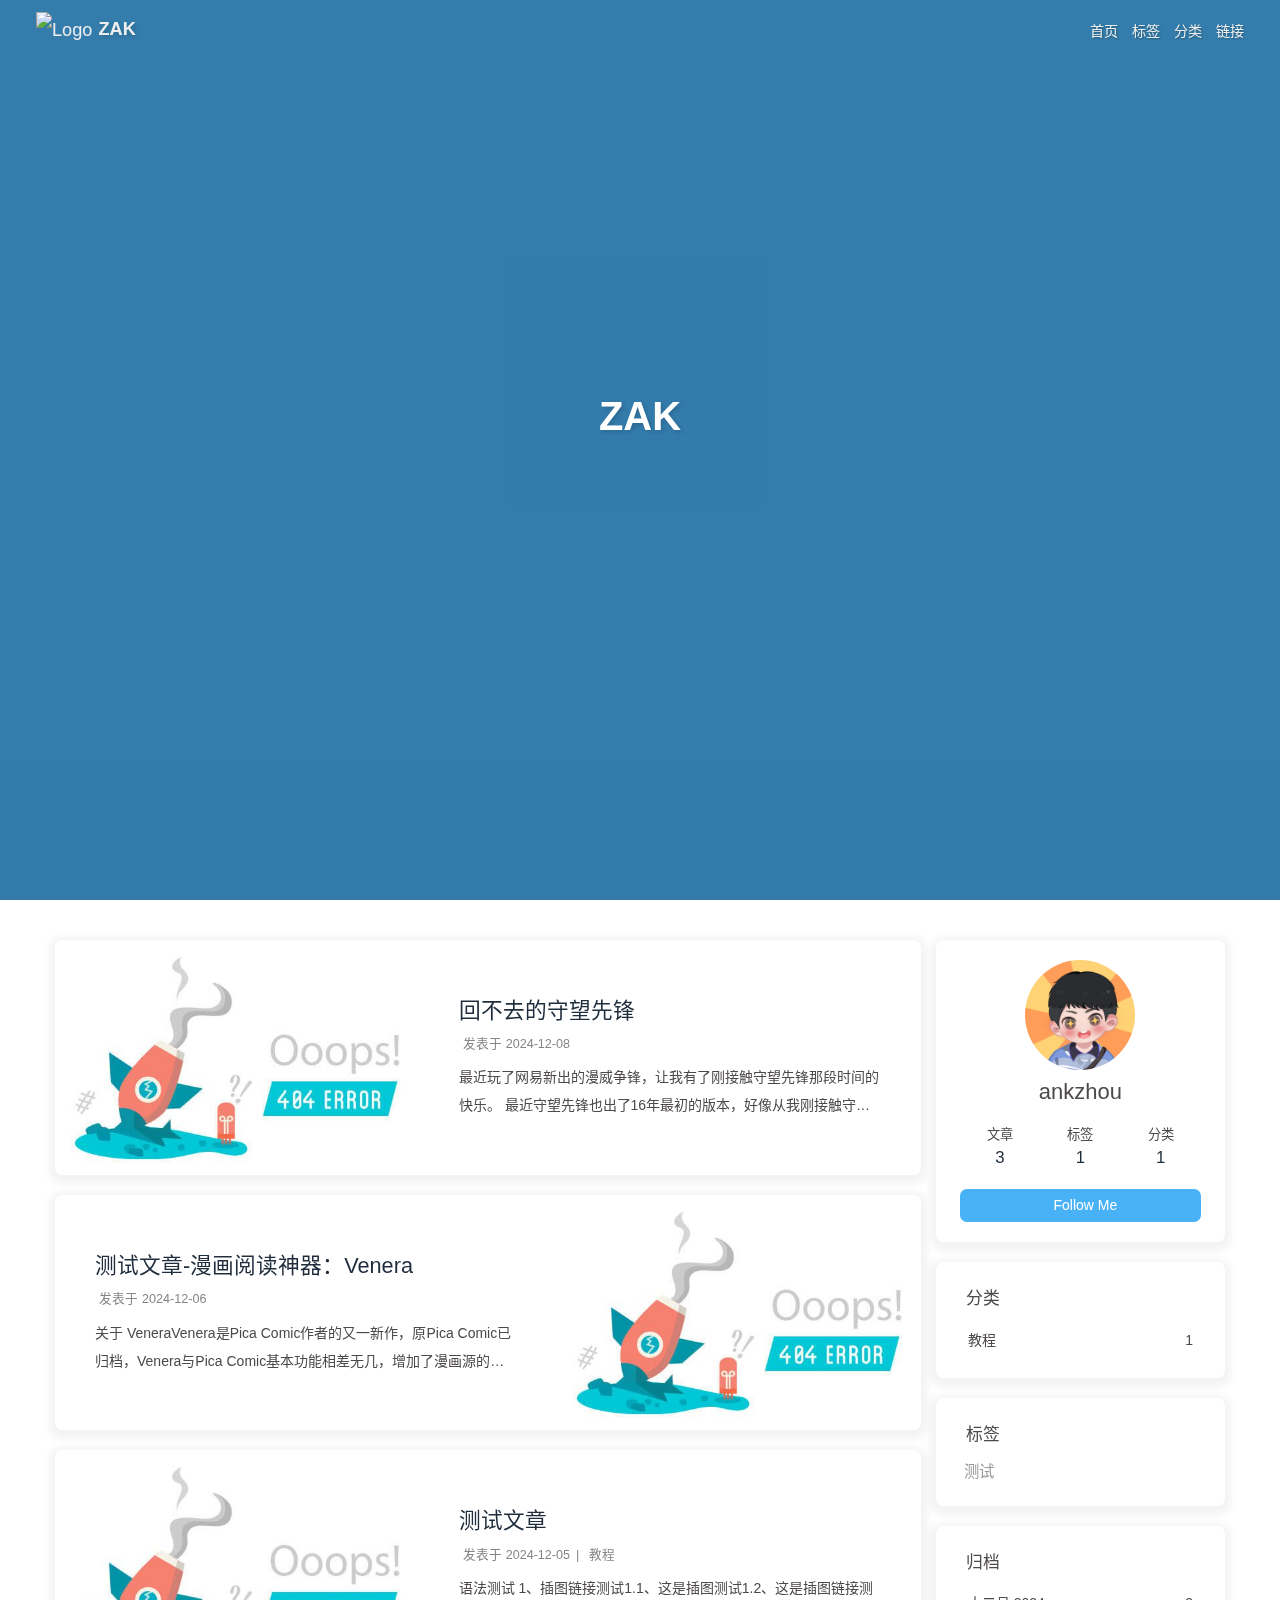
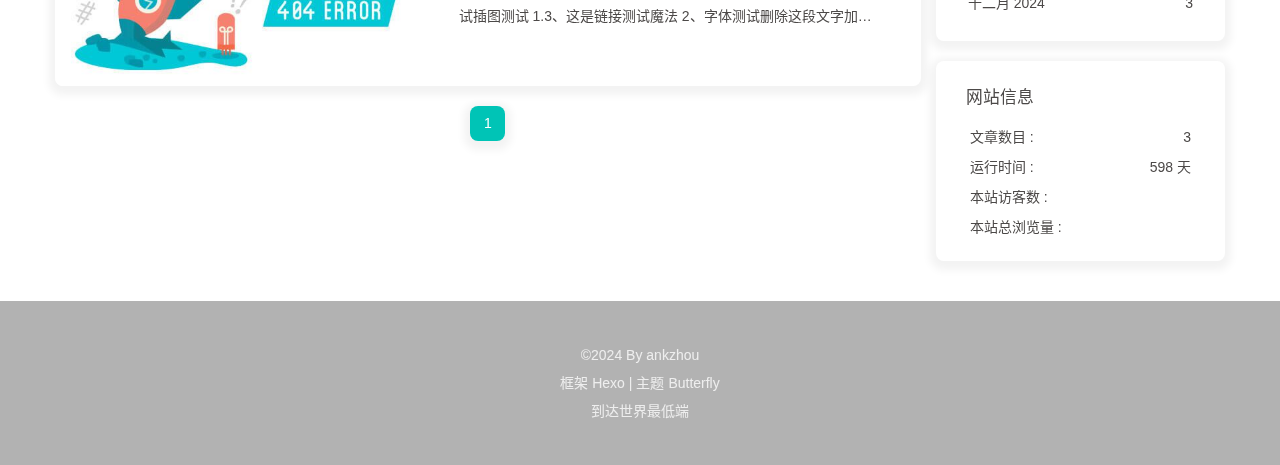
==== commit c2bc2a90: "Site updated: 2024-12-11 09:59:10" ====
--- a/index.html
+++ b/index.html
@@ -141,7 +141,7 @@
   isHighlightShrink: false,
   isToc: false,
   isShuoshuo: false
-}</script><meta name="generator" content="Hexo 7.3.0"></head><body><div id="web_bg" style="background-image: url(https://pic.imgdb.cn/item/67503348d0e0a243d4dd66bd.png);"></div><div id="sidebar"><div id="menu-mask"></div><div id="sidebar-menus"><div class="avatar-img text-center"><img src="/img/TX.png" onerror="onerror=null;src='/img/friend_404.gif'" alt="avatar"/></div><div class="site-data text-center"><a href="/archives/"><div class="headline">文章</div><div class="length-num">3</div></a><a href="/tags/"><div class="headline">标签</div><div class="length-num">1</div></a><a href="/categories/"><div class="headline">分类</div><div class="length-num">1</div></a></div><div class="menus_items"><div class="menus_item"><a class="site-page" href="/"><i class="fa-fw fas fa-home"></i><span> 首页</span></a></div><div class="menus_item"><a class="site-page" href="/tags/"><i class="fa-fw fas fa-tags"></i><span> 标签</span></a></div><div class="menus_item"><a class="site-page" href="/categories/"><i class="fa-fw fas fa-folder-open"></i><span> 分类</span></a></div><div class="menus_item"><a class="site-page" href="/link/"><i class="fa-fw fas fa-link"></i><span> 链接</span></a></div></div></div></div><div class="page" id="body-wrap"><header class="full_page" id="page-header" style="background-image: url(https://pic.imgdb.cn/item/67503348d0e0a243d4dd66bd.png);"><nav id="nav"><span id="blog-info"><a class="nav-site-title" href="/"><img class="site-icon" src="https://pic.imgdb.cn/item/675033a9d0e0a243d4dd6752.png" alt="Logo"><span class="site-name">ZAK</span></a></span><div id="menus"><div class="menus_items"><div class="menus_item"><a class="site-page" href="/"><i class="fa-fw fas fa-home"></i><span> 首页</span></a></div><div class="menus_item"><a class="site-page" href="/tags/"><i class="fa-fw fas fa-tags"></i><span> 标签</span></a></div><div class="menus_item"><a class="site-page" href="/categories/"><i class="fa-fw fas fa-folder-open"></i><span> 分类</span></a></div><div class="menus_item"><a class="site-page" href="/link/"><i class="fa-fw fas fa-link"></i><span> 链接</span></a></div></div><div id="toggle-menu"><span class="site-page"><i class="fas fa-bars fa-fw"></i></span></div></div></nav><div id="site-info"><h1 id="site-title">ZAK</h1><div id="site-subtitle"><span id="subtitle"></span></div></div><div id="scroll-down"><i class="fas fa-angle-down scroll-down-effects"></i></div></header><main class="layout" id="content-inner"><div class="recent-posts nc" id="recent-posts"><div class="recent-post-items"><div class="recent-post-item"><div class="post_cover left"><a href="/2024/12/08/%E5%9B%9E%E4%B8%8D%E5%8E%BB%E7%9A%84%E5%AE%88%E6%9C%9B%E5%85%88%E9%94%8B/" title="无标题"><img class="post-bg" src="https://baike.baidu.com/item/%E5%AE%88%E6%9C%9B%E5%85%88%E9%94%8B/16025868" onerror="this.onerror=null;this.src='/img/404.jpg'" alt="无标题"></a></div><div class="recent-post-info"><a class="article-title" href="/2024/12/08/%E5%9B%9E%E4%B8%8D%E5%8E%BB%E7%9A%84%E5%AE%88%E6%9C%9B%E5%85%88%E9%94%8B/" title="无标题">无标题</a><div class="article-meta-wrap"><span class="post-meta-date"><i class="far fa-calendar-alt"></i><span class="article-meta-label">发表于</span><time datetime="2024-12-08T01:02:31.920Z" title="发表于 2024-12-08 09:02:31">2024-12-08</time></span></div><div class="content">最近玩了网易新出的漫威争锋，让我有了刚接触守望先锋那段时间的快乐。 最近守望先锋也出了16年最初的版本，好像从我刚接触守望开始，那句“再也回不到16年的那个夏天”就很流行。我一直以为是早期的版本好玩，于是在怀旧服上线时，我也迫不及待的在淘宝上花几块钱买个号，打开了许久未见的守望先锋。 讲实话，这个早期版本和我记忆中的完全不一样，除了6V6模式和地图之外。好多网友也冲着16年版本回归又玩起了守望先锋。不过大概都是和我一样的感觉，太陌生了。因为太过于怀念那段美好的时光，以至于给它添加了滤镜。 我对守望也是有一种莫名的固执，总是从各种小道消息期待着国服回归，期待着模式回归。但是等到真发生的那天，我害怕我也会发现，我怀念的不是那个版本的守望，而是那段时光。好玩的是ow的16年，不是16年的ow。 </div></div></div><div class="recent-post-item"><div class="post_cover right"><a href="/2024/12/06/%E5%BC%80%E6%BA%90%E8%BD%AF%E4%BB%B6Venera/" title="测试文章-漫画阅读神器：Venera"><img class="post-bg" src="https://avatars.githubusercontent.com/u/183269562?s=48&amp;v=4" onerror="this.onerror=null;this.src='/img/404.jpg'" alt="测试文章-漫画阅读神器：Venera"></a></div><div class="recent-post-info"><a class="article-title" href="/2024/12/06/%E5%BC%80%E6%BA%90%E8%BD%AF%E4%BB%B6Venera/" title="测试文章-漫画阅读神器：Venera">测试文章-漫画阅读神器：Venera</a><div class="article-meta-wrap"><span class="post-meta-date"><i class="far fa-calendar-alt"></i><span class="article-meta-label">发表于</span><time datetime="2024-12-06T02:16:51.347Z" title="发表于 2024-12-06 10:16:51">2024-12-06</time></span></div><div class="content">关于 VeneraVenera是Pica Comic作者的又一新作，原Pica Comic已归档，Venera与Pica Comic基本功能相差无几，增加了漫画源的扩展性。  Venera 的特点 支持本地漫画阅读Venera 支持多种格式的本地漫画文件，用户可以轻松导入个人漫画库。  使用 JavaScript 创建漫画源Venera 的开放性设计允许用户通过 JavaScript 创建自定义漫画源。这意味着您可以将各种在线漫画资源整合到 Venera 中。  管理喜爱的漫画Venera 提供了强大的漫画管理功能，用户可以轻松标记和分类喜爱的漫画，不管是按主题、作者还是来源分类，Venera 都能满足需求。  下载漫画供离线阅读对于喜欢随时随地阅读的用户，Venera 支持将漫画下载到本地设备，无需网络连接也能畅快阅读。    Venera优点 简洁直观的用户界面：Venera 的设计注重用户体验，让每个功能都触手可及。 强大的扩展性：通过自定义漫画源和支持多种格式的能力，Venera...</div></div></div><div class="recent-post-item"><div class="post_cover left"><a href="/2024/12/05/%E6%B5%8B%E8%AF%95%E6%96%87%E7%AB%A0/" title="测试文章"><img class="post-bg" src="https://pic.imgdb.cn/item/675033a9d0e0a243d4dd6752.png" onerror="this.onerror=null;this.src='/img/404.jpg'" alt="测试文章"></a></div><div class="recent-post-info"><a class="article-title" href="/2024/12/05/%E6%B5%8B%E8%AF%95%E6%96%87%E7%AB%A0/" title="测试文章">测试文章</a><div class="article-meta-wrap"><span class="post-meta-date"><i class="far fa-calendar-alt"></i><span class="article-meta-label">发表于</span><time datetime="2024-12-05T07:18:43.376Z" title="发表于 2024-12-05 15:18:43">2024-12-05</time></span><span class="article-meta"><span class="article-meta-separator">|</span><i class="fas fa-inbox"></i><a class="article-meta__categories" href="/categories/%E6%95%99%E7%A8%8B/">教程</a></span></div><div class="content">语法测试 1、插图链接测试1.1、这是插图测试1.2、这是插图链接测试插图测试     1.3、这是链接测试魔法 2、字体测试删除这段文字加粗这段文字倾斜这段文字加粗倾斜 3、段落测试3.1、定义 ###测试文字   测试文字   测试文字       3.2、列表 一 二 三  3.3、表格   1 2 3 4 5 6    1 2 3 4 5 6   </div></div></div></div><nav id="pagination"><div class="pagination"><span class="page-number current">1</span></div></nav></div><div class="aside-content" id="aside-content"><div class="card-widget card-info text-center"><div class="avatar-img"><img src="/img/TX.png" onerror="this.onerror=null;this.src='/img/friend_404.gif'" alt="avatar"/></div><div class="author-info-name">ankzhou</div><div class="author-info-description"></div><div class="site-data"><a href="/archives/"><div class="headline">文章</div><div class="length-num">3</div></a><a href="/tags/"><div class="headline">标签</div><div class="length-num">1</div></a><a href="/categories/"><div class="headline">分类</div><div class="length-num">1</div></a></div><a id="card-info-btn" target="_blank" rel="noopener" href="https://github.com/zhouankang0"><i class="fab fa-github"></i><span>Follow Me</span></a></div><div class="sticky_layout"><div class="card-widget card-categories"><div class="item-headline">
+}</script><meta name="generator" content="Hexo 7.3.0"></head><body><div id="web_bg" style="background-image: url(https://pic.imgdb.cn/item/67503348d0e0a243d4dd66bd.png);"></div><div id="sidebar"><div id="menu-mask"></div><div id="sidebar-menus"><div class="avatar-img text-center"><img src="/img/TX.png" onerror="onerror=null;src='/img/friend_404.gif'" alt="avatar"/></div><div class="site-data text-center"><a href="/archives/"><div class="headline">文章</div><div class="length-num">3</div></a><a href="/tags/"><div class="headline">标签</div><div class="length-num">1</div></a><a href="/categories/"><div class="headline">分类</div><div class="length-num">1</div></a></div><div class="menus_items"><div class="menus_item"><a class="site-page" href="/"><i class="fa-fw fas fa-home"></i><span> 首页</span></a></div><div class="menus_item"><a class="site-page" href="/tags/"><i class="fa-fw fas fa-tags"></i><span> 标签</span></a></div><div class="menus_item"><a class="site-page" href="/categories/"><i class="fa-fw fas fa-folder-open"></i><span> 分类</span></a></div><div class="menus_item"><a class="site-page" href="/link/"><i class="fa-fw fas fa-link"></i><span> 链接</span></a></div></div></div></div><div class="page" id="body-wrap"><header class="full_page" id="page-header" style="background-image: url(https://pic.imgdb.cn/item/67503348d0e0a243d4dd66bd.png);"><nav id="nav"><span id="blog-info"><a class="nav-site-title" href="/"><img class="site-icon" src="https://pic.imgdb.cn/item/675033a9d0e0a243d4dd6752.png" alt="Logo"><span class="site-name">ZAK</span></a></span><div id="menus"><div class="menus_items"><div class="menus_item"><a class="site-page" href="/"><i class="fa-fw fas fa-home"></i><span> 首页</span></a></div><div class="menus_item"><a class="site-page" href="/tags/"><i class="fa-fw fas fa-tags"></i><span> 标签</span></a></div><div class="menus_item"><a class="site-page" href="/categories/"><i class="fa-fw fas fa-folder-open"></i><span> 分类</span></a></div><div class="menus_item"><a class="site-page" href="/link/"><i class="fa-fw fas fa-link"></i><span> 链接</span></a></div></div><div id="toggle-menu"><span class="site-page"><i class="fas fa-bars fa-fw"></i></span></div></div></nav><div id="site-info"><h1 id="site-title">ZAK</h1><div id="site-subtitle"><span id="subtitle"></span></div></div><div id="scroll-down"><i class="fas fa-angle-down scroll-down-effects"></i></div></header><main class="layout" id="content-inner"><div class="recent-posts nc" id="recent-posts"><div class="recent-post-items"><div class="recent-post-item"><div class="post_cover left"><a href="/2024/12/08/%E5%9B%9E%E4%B8%8D%E5%8E%BB%E7%9A%84%E5%AE%88%E6%9C%9B%E5%85%88%E9%94%8B/" title="回不去的守望先锋"><img class="post-bg" src="https://shared.fastly.steamstatic.com/store_item_assets/steam/apps/2357570/header.jpg?t=1729891956" onerror="this.onerror=null;this.src='/img/404.jpg'" alt="回不去的守望先锋"></a></div><div class="recent-post-info"><a class="article-title" href="/2024/12/08/%E5%9B%9E%E4%B8%8D%E5%8E%BB%E7%9A%84%E5%AE%88%E6%9C%9B%E5%85%88%E9%94%8B/" title="回不去的守望先锋">回不去的守望先锋</a><div class="article-meta-wrap"><span class="post-meta-date"><i class="far fa-calendar-alt"></i><span class="article-meta-label">发表于</span><time datetime="2024-12-08T01:02:31.920Z" title="发表于 2024-12-08 09:02:31">2024-12-08</time></span></div><div class="content">最近玩了网易新出的漫威争锋，让我有了刚接触守望先锋那段时间的快乐。 最近守望先锋也出了16年最初的版本，好像从我刚接触守望开始，那句“再也回不到16年的那个夏天”就很流行。我一直以为是早期的版本好玩，于是在怀旧服上线时，我也迫不及待的在淘宝上花几块钱买个号，打开了许久未见的守望先锋。 讲实话，这个早期版本和我记忆中的完全不一样，除了6V6模式和地图之外。好多网友也冲着16年版本回归又玩起了守望先锋。不过大概都是和我一样的感觉，太陌生了。因为太过于怀念那段美好的时光，以至于给它添加了滤镜。 我对守望也是有一种莫名的固执，总是从各种小道消息期待着国服回归，期待着模式回归。但是等到真发生的那天，我害怕我也会发现，我怀念的不是那个版本的守望，而是那段时光。好玩的是ow的16年，不是16年的ow。  2024年12月7日 漫威争锋真好玩，已经几天没打开守望了  2024年12月11日 守望先锋成执念了 </div></div></div><div class="recent-post-item"><div class="post_cover right"><a href="/2024/12/06/%E5%BC%80%E6%BA%90%E8%BD%AF%E4%BB%B6Venera/" title="测试文章-漫画阅读神器：Venera"><img class="post-bg" src="https://avatars.githubusercontent.com/u/183269562?s=48&amp;v=4" onerror="this.onerror=null;this.src='/img/404.jpg'" alt="测试文章-漫画阅读神器：Venera"></a></div><div class="recent-post-info"><a class="article-title" href="/2024/12/06/%E5%BC%80%E6%BA%90%E8%BD%AF%E4%BB%B6Venera/" title="测试文章-漫画阅读神器：Venera">测试文章-漫画阅读神器：Venera</a><div class="article-meta-wrap"><span class="post-meta-date"><i class="far fa-calendar-alt"></i><span class="article-meta-label">发表于</span><time datetime="2024-12-06T02:16:51.347Z" title="发表于 2024-12-06 10:16:51">2024-12-06</time></span></div><div class="content">关于 VeneraVenera是Pica Comic作者的又一新作，原Pica Comic已归档，Venera与Pica Comic基本功能相差无几，增加了漫画源的扩展性。  Venera 的特点 支持本地漫画阅读Venera 支持多种格式的本地漫画文件，用户可以轻松导入个人漫画库。  使用 JavaScript 创建漫画源Venera 的开放性设计允许用户通过 JavaScript 创建自定义漫画源。这意味着您可以将各种在线漫画资源整合到 Venera 中。  管理喜爱的漫画Venera 提供了强大的漫画管理功能，用户可以轻松标记和分类喜爱的漫画，不管是按主题、作者还是来源分类，Venera 都能满足需求。  下载漫画供离线阅读对于喜欢随时随地阅读的用户，Venera 支持将漫画下载到本地设备，无需网络连接也能畅快阅读。    Venera优点 简洁直观的用户界面：Venera 的设计注重用户体验，让每个功能都触手可及。 强大的扩展性：通过自定义漫画源和支持多种格式的能力，Venera...</div></div></div><div class="recent-post-item"><div class="post_cover left"><a href="/2024/12/05/%E6%B5%8B%E8%AF%95%E6%96%87%E7%AB%A0/" title="测试文章"><img class="post-bg" src="https://pic.imgdb.cn/item/675033a9d0e0a243d4dd6752.png" onerror="this.onerror=null;this.src='/img/404.jpg'" alt="测试文章"></a></div><div class="recent-post-info"><a class="article-title" href="/2024/12/05/%E6%B5%8B%E8%AF%95%E6%96%87%E7%AB%A0/" title="测试文章">测试文章</a><div class="article-meta-wrap"><span class="post-meta-date"><i class="far fa-calendar-alt"></i><span class="article-meta-label">发表于</span><time datetime="2024-12-05T07:18:43.376Z" title="发表于 2024-12-05 15:18:43">2024-12-05</time></span><span class="article-meta"><span class="article-meta-separator">|</span><i class="fas fa-inbox"></i><a class="article-meta__categories" href="/categories/%E6%95%99%E7%A8%8B/">教程</a></span></div><div class="content">语法测试 1、插图链接测试1.1、这是插图测试1.2、这是插图链接测试插图测试     1.3、这是链接测试魔法 2、字体测试删除这段文字加粗这段文字倾斜这段文字加粗倾斜 3、段落测试3.1、定义 ###测试文字   测试文字   测试文字       3.2、列表 一 二 三  3.3、表格   1 2 3 4 5 6    1 2 3 4 5 6   </div></div></div></div><nav id="pagination"><div class="pagination"><span class="page-number current">1</span></div></nav></div><div class="aside-content" id="aside-content"><div class="card-widget card-info text-center"><div class="avatar-img"><img src="/img/TX.png" onerror="this.onerror=null;this.src='/img/friend_404.gif'" alt="avatar"/></div><div class="author-info-name">ankzhou</div><div class="author-info-description"></div><div class="site-data"><a href="/archives/"><div class="headline">文章</div><div class="length-num">3</div></a><a href="/tags/"><div class="headline">标签</div><div class="length-num">1</div></a><a href="/categories/"><div class="headline">分类</div><div class="length-num">1</div></a></div><a id="card-info-btn" target="_blank" rel="noopener" href="https://github.com/zhouankang0"><i class="fab fa-github"></i><span>Follow Me</span></a></div><div class="sticky_layout"><div class="card-widget card-categories"><div class="item-headline">
             <i class="fas fa-folder-open"></i>
             <span>分类</span>
             
